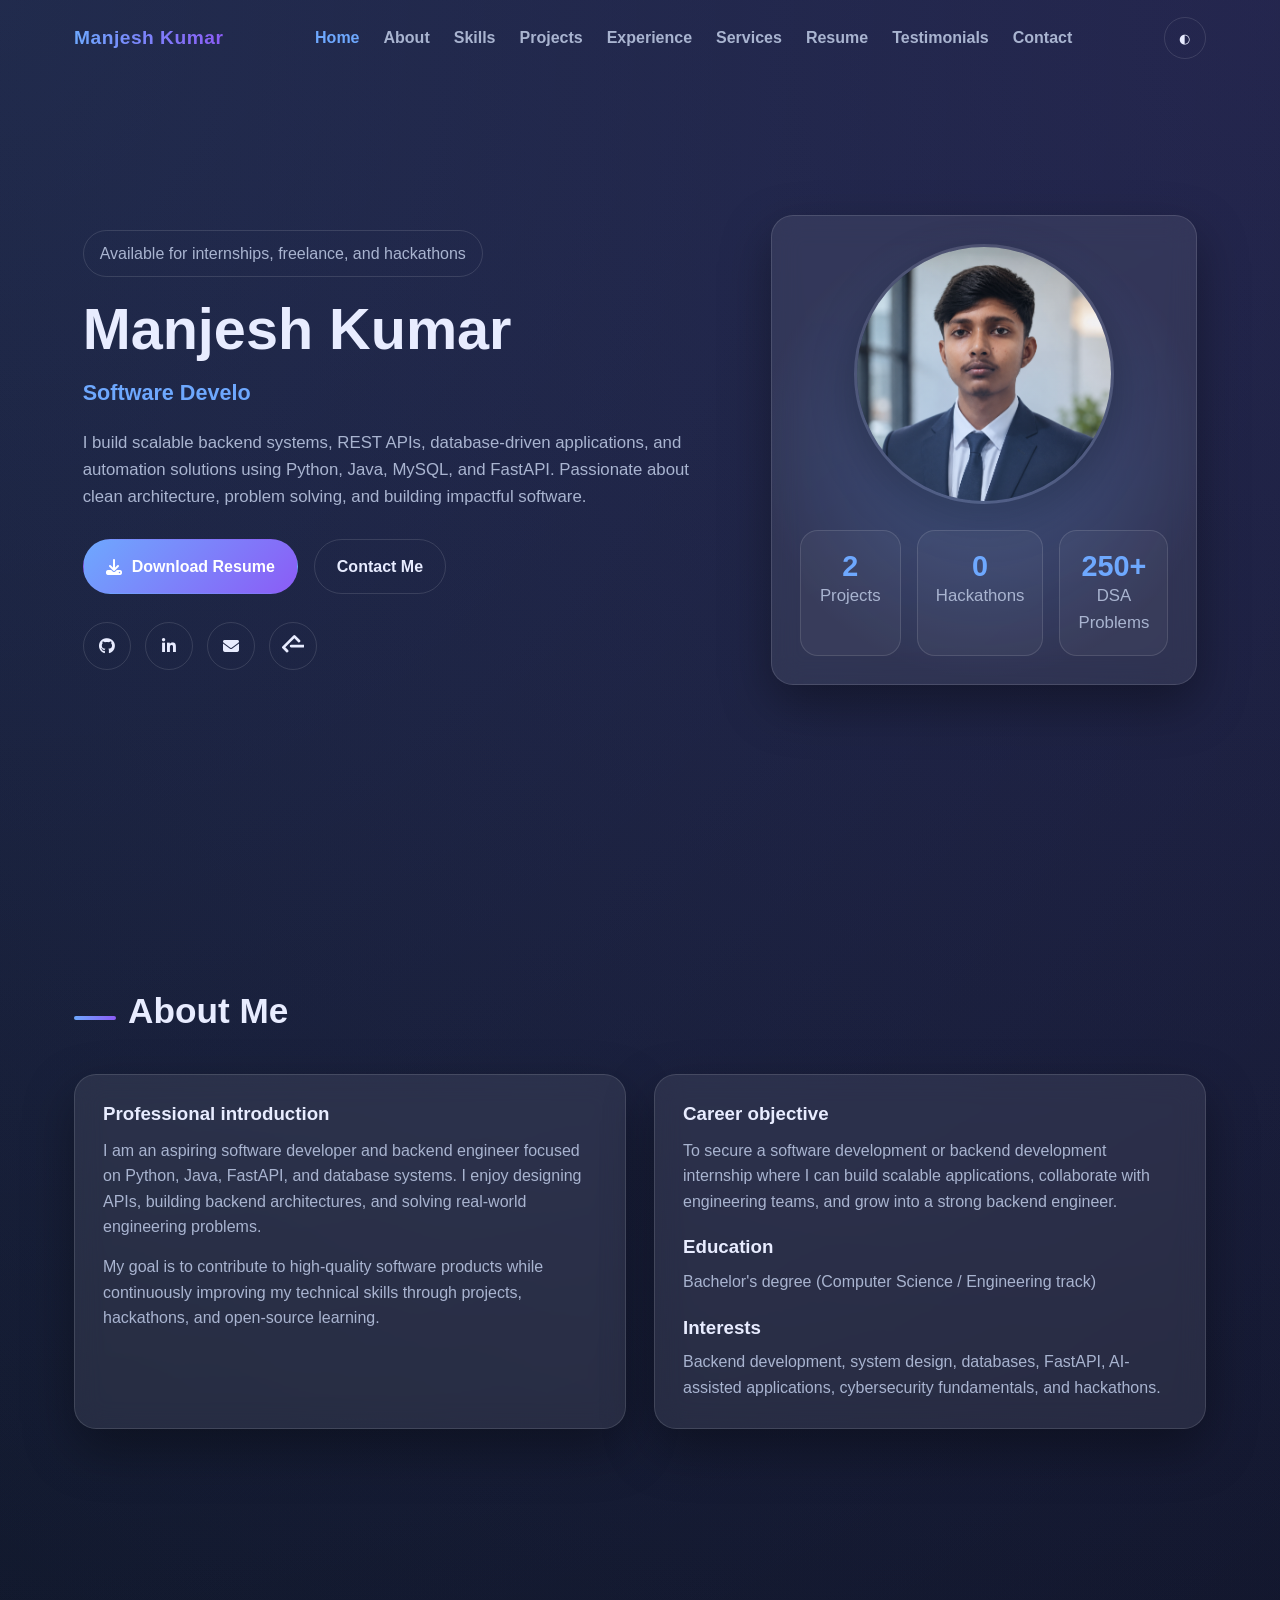
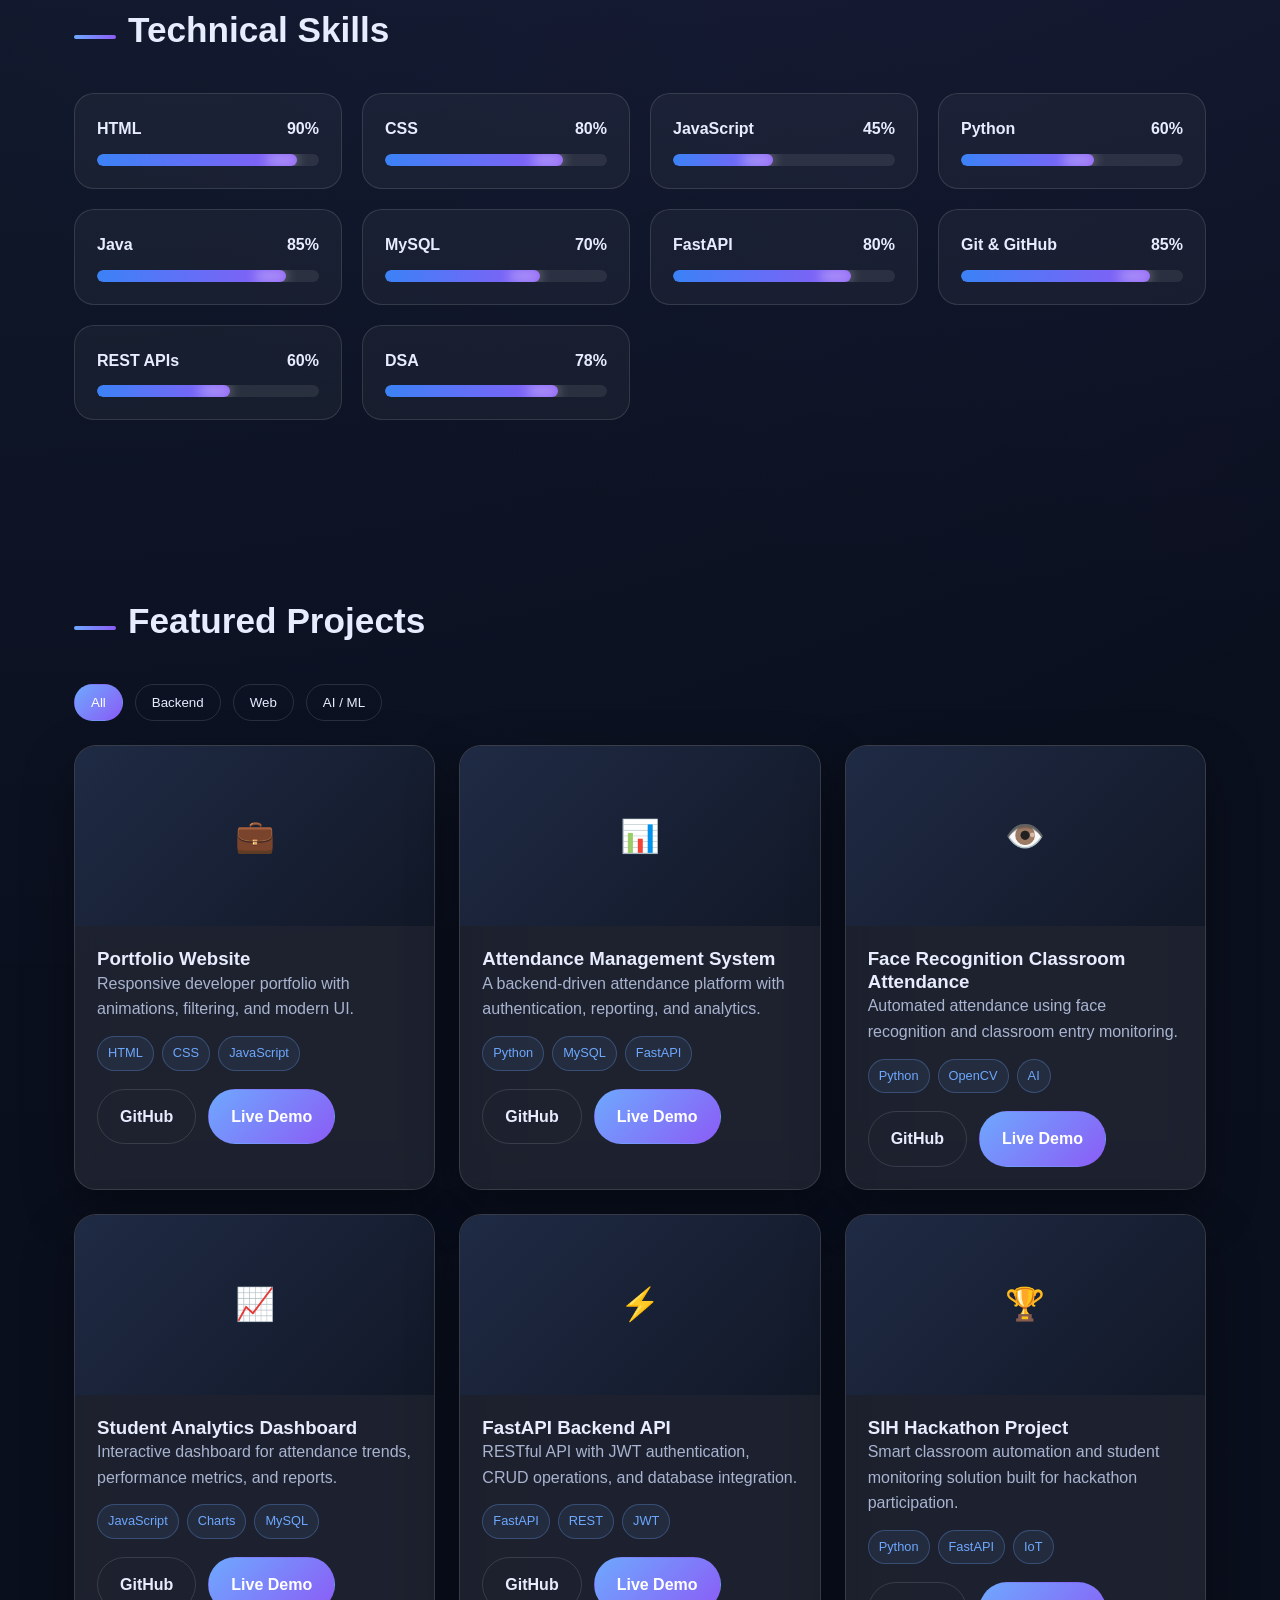
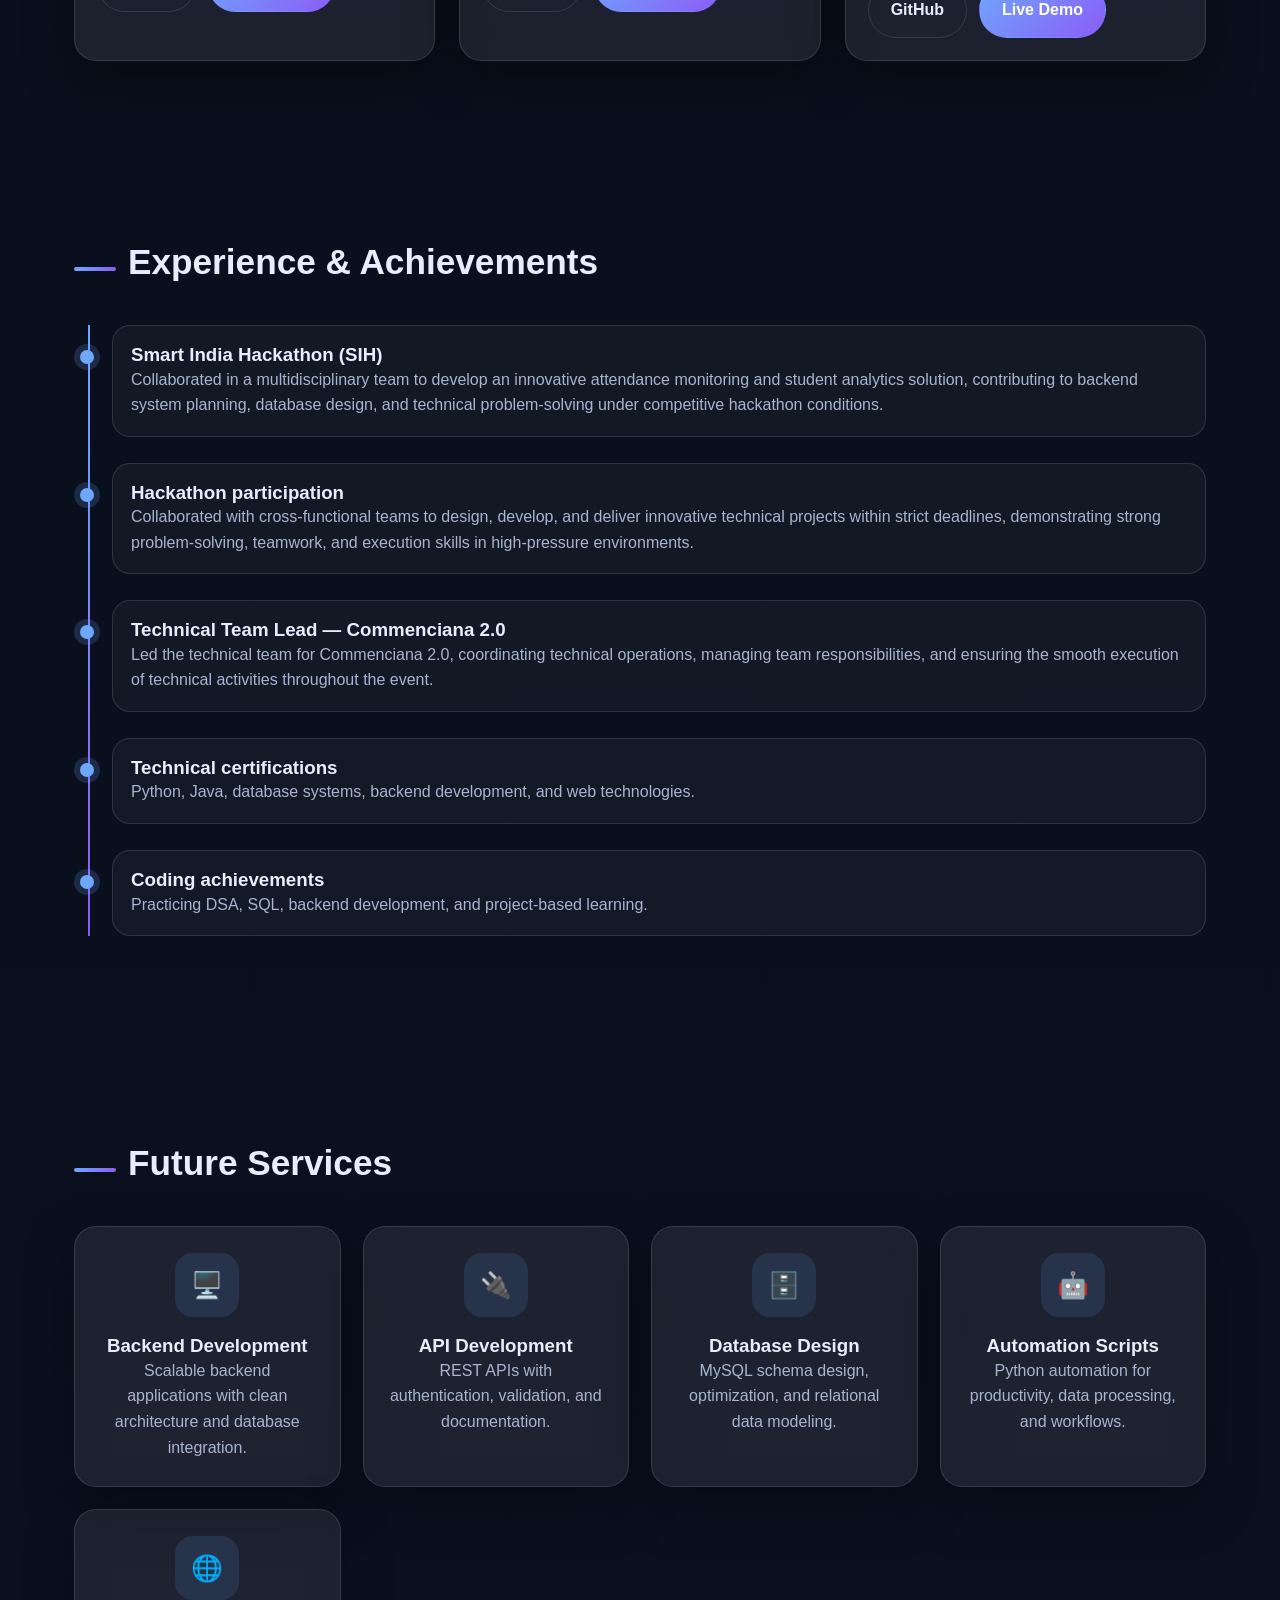
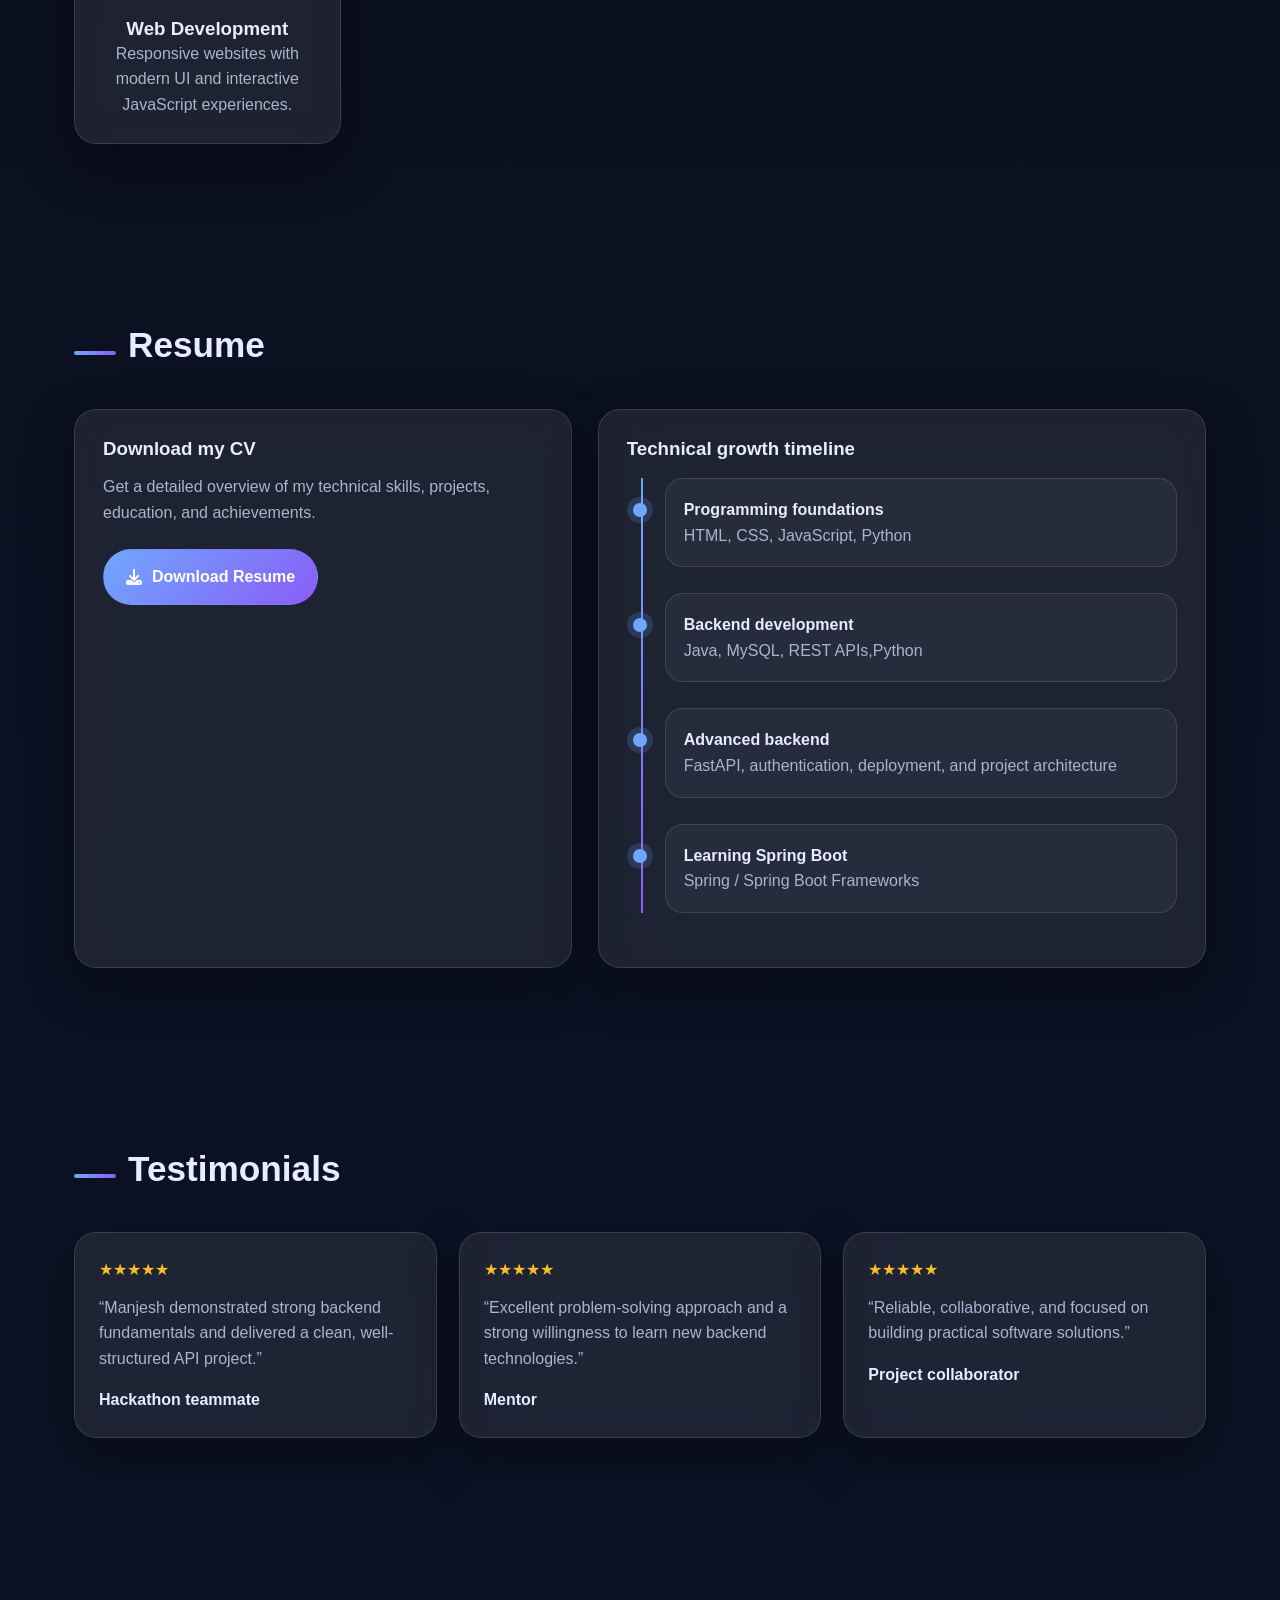
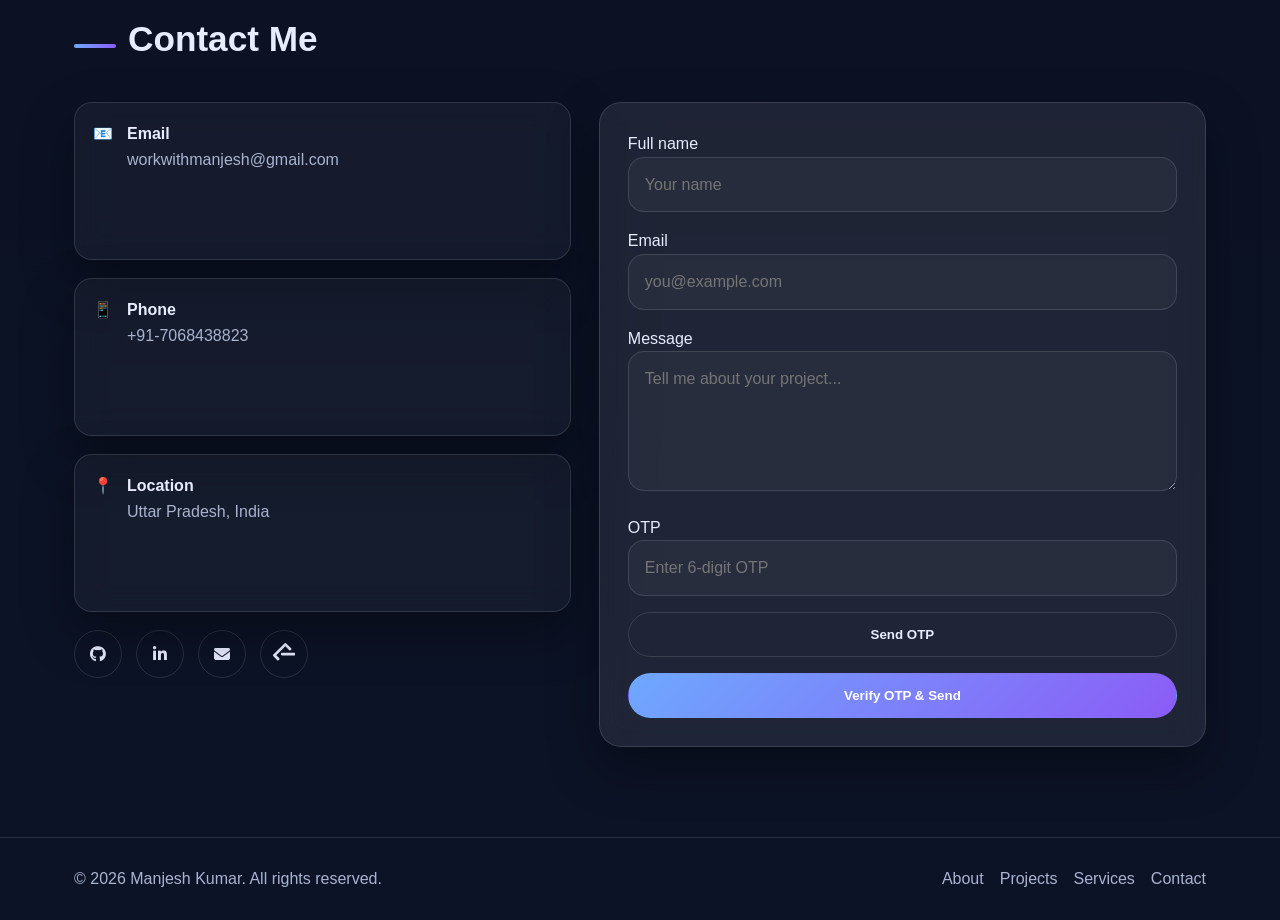
==== templates/index.html @ 85a654cf "relocate files and also change relative paths" ====
<!DOCTYPE html>
<html lang="en">
<head>
  <meta charset="UTF-8">
  <meta name="viewport" content="width=device-width, initial-scale=1.0">
  <title>Manjesh Kumar | Software Developer Portfolio</title>
  <meta name="description" content="Professional software developer and backend developer portfolio of Manjesh Kumar.">
  <meta name="keywords" content="Software Developer, Backend Developer, Python, Java, FastAPI, MySQL, Portfolio">
  <meta name="author" content="Manjesh Kumar">
  <link rel="stylesheet" href="https://cdnjs.cloudflare.com/ajax/libs/font-awesome/6.5.2/css/all.min.css">
  <link rel="icon" href="data:,">
  <link rel="stylesheet" href="/static/style.css">
</head>
<body>
  <div id="loader"><div class="spinner"></div></div>

  <header id="header">
    <div class="container">
      <nav>
        <div class="logo">Manjesh Kumar</div>
        <div class="nav-links" id="navLinks">
          <a href="#home" class="active">Home</a>
          <a href="#about">About</a>
          <a href="#skills">Skills</a>
          <a href="#projects">Projects</a>
          <a href="#experience">Experience</a>
          <a href="#services">Services</a>
          <a href="#resume">Resume</a>
          <a href="#testimonials">Testimonials</a>
          <a href="#contact">Contact</a>
        </div>
        <div class="nav-actions">
          <button class="icon-btn" id="themeToggle" aria-label="Toggle theme">◐</button>
          <button class="icon-btn menu-btn" id="menuBtn" aria-label="Menu">☰</button>
        </div>
      </nav>
    </div>
  </header>

  <section class="hero" id="home">
    <div class="container">
      <div class="hero-grid">
        <div>
          <div class="badge">Available for internships, freelance, and hackathons</div>
          <h1>Manjesh Kumar</h1>
          <div class="title"><span id="typing"></span></div>
          <p>
            I build scalable backend systems, REST APIs, database-driven applications,
            and automation solutions using Python, Java, MySQL, and FastAPI.
            Passionate about clean architecture, problem solving, and building impactful software.
          </p>
          <div class="hero-actions">
            <a href="/static/Manjesh_Kumar_CV.pdf" download class="btn btn-primary">
              <i class="fas fa-download"></i> Download Resume
            </a>
            <a href="#contact" class="btn btn-outline">Contact Me</a>
          </div>
          <div class="socials">
            <div class="socials">
              <a href="https://github.com/Manjesh-kumar-mk" target="_blank" aria-label="GitHub">
                <i class="fab fa-github"></i>
              </a>
              <a href="https://linkedin.com/in/your-profile" target="_blank" aria-label="LinkedIn">
                <i class="fab fa-linkedin-in"></i>
              </a>
              <a href="mailto:workwithmanjesh@gmail.com" aria-label="Email">
                <i class="fas fa-envelope"></i>
              </a>
              <a href="https://leetcode.com/u/Manjesh_kumar_mk/" target="_blank" aria-label="LeetCode">
                <svg xmlns="http://www.w3.org/2000/svg" width="22" height="22" viewBox="0 0 24 24" fill="currentColor">
                  <path d="M13.483 0a1.5 1.5 0 0 0-1.06.44L.44 12.423a1.5 1.5 0 0 0 0 2.12l4.017 4.017a1.5 1.5 0 1 0 2.121-2.12L3.621 13.483 13.483 3.62l3.956 3.956a1.5 1.5 0 1 0 2.121-2.12L14.543.44A1.5 1.5 0 0 0 13.483 0z"/>
                  <path d="M8.5 12a1.5 1.5 0 0 0 1.5 1.5H23a1.5 1.5 0 0 0 0-3H10A1.5 1.5 0 0 0 8.5 12z"/>
                </svg>
              </a>
            </div>
          </div>
        </div>
        <div class="profile-card glass">
          <div class="avatar">
            <img src="/static/images/manjesh.png" alt="MK">
          </div>
          <div class="stats">
            <div class="stat">
              <h3 class="counter" data-target="10">2</h3>
              <p>Projects</p>
            </div>
            <div class="stat">
              <h3 class="counter" data-target="5">0</h3>
              <p>Hackathons</p>
            </div>
            <div class="stat">
              <h3 class="counter" data-target="300">250+</h3>
              <p>DSA Problems</p>
            </div>
          </div>
        </div>
      </div>
    </div>
  </section>

  <section id="about" class="reveal">
    <div class="container">
      <div class="section-title"><span></span><h2>About Me</h2></div>
      <div class="about-grid">
        <div class="card glass">
          <h3>Professional introduction</h3>
          <p class="muted" style="margin-top:12px">
            I am an aspiring software developer and backend engineer focused on Python,
            Java, FastAPI, and database systems. I enjoy designing APIs, building backend
            architectures, and solving real-world engineering problems.
          </p>
          <p class="muted" style="margin-top:14px">
            My goal is to contribute to high-quality software products while continuously
            improving my technical skills through projects, hackathons, and open-source learning.
          </p>
        </div>
        <div class="card glass">
          <h3>Career objective</h3>
          <p class="muted" style="margin-top:12px">
            To secure a software development or backend development internship where I can
            build scalable applications, collaborate with engineering teams, and grow into
            a strong backend engineer.
          </p>
          <Divider/>
          <h3 style="margin-top:22px">Education</h3>
          <p class="muted" style="margin-top:10px">
            Bachelor&apos;s degree (Computer Science / Engineering track)
          </p>
          <h3 style="margin-top:22px">Interests</h3>
          <p class="muted" style="margin-top:10px">
            Backend development, system design, databases, FastAPI, AI-assisted applications,
            cybersecurity fundamentals, and hackathons.
          </p>
        </div>
      </div>
    </div>
  </section>

  <section id="skills" class="reveal">
    <div class="container">
      <div class="section-title"><span></span><h2>Technical Skills</h2></div>
      <div class="skills-grid">
        <div class="skill"><div class="skill-head"><span>HTML</span><span>90%</span></div><div class="progress"><span data-width="90%"></span></div></div>
        <div class="skill"><div class="skill-head"><span>CSS</span><span>80%</span></div><div class="progress"><span data-width="80%"></span></div></div>
        <div class="skill"><div class="skill-head"><span>JavaScript</span><span>45%</span></div><div class="progress"><span data-width="45%"></span></div></div>
        <div class="skill"><div class="skill-head"><span>Python</span><span>60%</span></div><div class="progress"><span data-width="60%"></span></div></div>
        <div class="skill"><div class="skill-head"><span>Java</span><span>85%</span></div><div class="progress"><span data-width="85%"></span></div></div>
        <div class="skill"><div class="skill-head"><span>MySQL</span><span>70%</span></div><div class="progress"><span data-width="70%"></span></div></div>
        <div class="skill"><div class="skill-head"><span>FastAPI</span><span>80%</span></div><div class="progress"><span data-width="80%"></span></div></div>
        <div class="skill"><div class="skill-head"><span>Git &amp; GitHub</span><span>85%</span></div><div class="progress"><span data-width="85%"></span></div></div>
        <div class="skill"><div class="skill-head"><span>REST APIs</span><span>60%</span></div><div class="progress"><span data-width="60%"></span></div></div>
        <div class="skill"><div class="skill-head"><span>DSA</span><span>78%</span></div><div class="progress"><span data-width="78%"></span></div></div>
      </div>
    </div>
  </section>

  <section id="projects" class="reveal">
    <div class="container">
      <div class="section-title"><span></span><h2>Featured Projects</h2></div>

      <div class="filter-bar">
        <button class="filter-btn active" data-filter="all">All</button>
        <button class="filter-btn" data-filter="backend">Backend</button>
        <button class="filter-btn" data-filter="web">Web</button>
        <button class="filter-btn" data-filter="ai">AI / ML</button>
      </div>

      <div class="projects-grid">

        <div class="project glass" data-category="web">
          <div class="project-image">💼</div>
          <div class="project-content">
            <h3>Portfolio Website</h3>
            <p class="muted">Responsive developer portfolio with animations, filtering, and modern UI.</p>
            <div class="tags"><span class="tag">HTML</span><span class="tag">CSS</span><span class="tag">JavaScript</span></div>
            <div class="project-actions"><a class="btn btn-outline" href="https://github.com/Manjesh-kumar-mk">GitHub</a><a class="btn btn-primary" href="https://manjesh-kumar-mk.github.io/portfolio/">Live Demo</a></div>
          </div>
        </div>

        <div class="project glass" data-category="backend">
          <div class="project-image">📊</div>
          <div class="project-content">
            <h3>Attendance Management System</h3>
            <p class="muted">A backend-driven attendance platform with authentication, reporting, and analytics.</p>
            <div class="tags"><span class="tag">Python</span><span class="tag">MySQL</span><span class="tag">FastAPI</span></div>
            <div class="project-actions"><a class="btn btn-outline" href="#">GitHub</a><a class="btn btn-primary" href="#">Live Demo</a></div>
          </div>
        </div>

        <div class="project glass" data-category="ai">
          <div class="project-image">👁️</div>
          <div class="project-content">
            <h3>Face Recognition Classroom Attendance</h3>
            <p class="muted">Automated attendance using face recognition and classroom entry monitoring.</p>
            <div class="tags"><span class="tag">Python</span><span class="tag">OpenCV</span><span class="tag">AI</span></div>
            <div class="project-actions"><a class="btn btn-outline" href="#">GitHub</a><a class="btn btn-primary" href="#">Live Demo</a></div>
          </div>
        </div>

        <div class="project glass" data-category="web">
          <div class="project-image">📈</div>
          <div class="project-content">
            <h3>Student Analytics Dashboard</h3>
            <p class="muted">Interactive dashboard for attendance trends, performance metrics, and reports.</p>
            <div class="tags"><span class="tag">JavaScript</span><span class="tag">Charts</span><span class="tag">MySQL</span></div>
            <div class="project-actions"><a class="btn btn-outline" href="#">GitHub</a><a class="btn btn-primary" href="#">Live Demo</a></div>
          </div>
        </div>

        <div class="project glass" data-category="backend">
          <div class="project-image">⚡</div>
          <div class="project-content">
            <h3>FastAPI Backend API</h3>
            <p class="muted">RESTful API with JWT authentication, CRUD operations, and database integration.</p>
            <div class="tags"><span class="tag">FastAPI</span><span class="tag">REST</span><span class="tag">JWT</span></div>
            <div class="project-actions"><a class="btn btn-outline" href="#">GitHub</a><a class="btn btn-primary" href="#">Live Demo</a></div>
          </div>
        </div>

        <div class="project glass" data-category="backend">
          <div class="project-image">🏆</div>
          <div class="project-content">
            <h3>SIH Hackathon Project</h3>
            <p class="muted">Smart classroom automation and student monitoring solution built for hackathon participation.</p>
            <div class="tags"><span class="tag">Python</span><span class="tag">FastAPI</span><span class="tag">IoT</span></div>
            <div class="project-actions"><a class="btn btn-outline" href="#">GitHub</a><a class="btn btn-primary" href="#">Live Demo</a></div>
          </div>
        </div>
      </div>
    </div>
  </section>

  <section id="experience" class="reveal">
    <div class="container">
      <div class="section-title"><span></span><h2>Experience &amp; Achievements</h2></div>
      <div class="timeline">
        <div class="timeline-item">
          <h3>Smart India Hackathon (SIH)</h3>
          <p class="muted">Collaborated in a multidisciplinary team to develop an innovative attendance monitoring and student analytics solution, contributing to backend system planning, database design, and technical problem-solving under competitive hackathon conditions.</p>
        </div>
        <div class="timeline-item">
          <h3>Hackathon participation</h3>
          <p class="muted">Collaborated with cross-functional teams to design, develop, and deliver innovative technical projects within strict deadlines, demonstrating strong problem-solving, teamwork, and execution skills in high-pressure environments.</p>
        </div>
        <div class="timeline-item">
          <h3>Technical Team Lead — Commenciana 2.0</h3>
          <p class="muted">Led the technical team for Commenciana 2.0, coordinating technical operations, managing team responsibilities, and ensuring the smooth execution of technical activities throughout the event.</p>
        </div>
        <div class="timeline-item">
          <h3>Technical certifications</h3>
          <p class="muted">Python, Java, database systems, backend development, and web technologies.</p>
        </div>
        <div class="timeline-item">
          <h3>Coding achievements</h3>
          <p class="muted">Practicing DSA, SQL, backend development, and project-based learning.</p>
        </div>
      </div>
    </div>
  </section>

  <section id="services" class="reveal">
    <div class="container">
      <div class="section-title"><span></span><h2>Future Services</h2></div>
      <div class="services-grid">
        <div class="service glass"><div class="icon">🖥️</div><h3>Backend Development</h3><p class="muted">Scalable backend applications with clean architecture and database integration.</p></div>
        <div class="service glass"><div class="icon">🔌</div><h3>API Development</h3><p class="muted">REST APIs with authentication, validation, and documentation.</p></div>
        <div class="service glass"><div class="icon">🗄️</div><h3>Database Design</h3><p class="muted">MySQL schema design, optimization, and relational data modeling.</p></div>
        <div class="service glass"><div class="icon">🤖</div><h3>Automation Scripts</h3><p class="muted">Python automation for productivity, data processing, and workflows.</p></div>
        <div class="service glass"><div class="icon">🌐</div><h3>Web Development</h3><p class="muted">Responsive websites with modern UI and interactive JavaScript experiences.</p></div>
      </div>
    </div>
  </section>

  <section id="resume" class="reveal">
    <div class="container">
      <div class="section-title"><span></span><h2>Resume</h2></div>
      <div class="resume-grid">
        <div class="card glass">
          <h3>Download my CV</h3>
          <p class="muted" style="margin:14px 0 24px">
            Get a detailed overview of my technical skills, projects, education, and achievements.
          </p>
          <a href="/static/Manjesh_Kumar_CV.pdf" download class="btn btn-primary">
            <i class="fas fa-download"></i> Download Resume
          </a>
        </div>
        <div class="card glass">
          <h3>Technical growth timeline</h3>
          <div class="timeline" style="margin-top:18px">
            <div class="timeline-item"><h4>Programming foundations</h4><p class="muted">HTML, CSS, JavaScript, Python</p></div>
            <div class="timeline-item"><h4>Backend development</h4><p class="muted">Java, MySQL, REST APIs,Python</p></div>
            <div class="timeline-item"><h4>Advanced backend</h4><p class="muted">FastAPI, authentication, deployment, and project architecture</p></div>
            <div class="timeline-item"><h4>Learning Spring Boot</h4><p class="muted">Spring / Spring Boot Frameworks</p></div>
          </div>
        </div>
      </div>
    </div>
  </section>

  <section id="testimonials" class="reveal">
    <div class="container">
      <div class="section-title"><span></span><h2>Testimonials</h2></div>
      <div class="testimonials">
        <div class="testimonial glass">
          <div class="stars">★★★★★</div>
          <p class="muted">“Manjesh demonstrated strong backend fundamentals and delivered a clean, well-structured API project.”</p>
          <h4 style="margin-top:16px">Hackathon teammate</h4>
        </div>
        <div class="testimonial glass">
          <div class="stars">★★★★★</div>
          <p class="muted">“Excellent problem-solving approach and a strong willingness to learn new backend technologies.”</p>
          <h4 style="margin-top:16px">Mentor</h4>
        </div>
        <div class="testimonial glass">
          <div class="stars">★★★★★</div>
          <p class="muted">“Reliable, collaborative, and focused on building practical software solutions.”</p>
          <h4 style="margin-top:16px">Project collaborator</h4>
        </div>
      </div>
    </div>
  </section>

  <section id="contact" class="reveal">
    <div class="container">
      <div class="section-title"><span></span><h2>Contact Me</h2></div>
      <div class="contact-grid">
        <div class="contact-info">
          <div class="info glass"><div>📧</div><div><h4>Email</h4><p class="muted">workwithmanjesh@gmail.com</p></div></div>
          <div class="info glass"><div>📱</div><div><h4>Phone</h4><p class="muted">+91-7068438823</p></div></div>
          <div class="info glass"><div>📍</div><div><h4>Location</h4><p class="muted">Uttar Pradesh, India</p></div></div>
          <div class="socials">
            <div class="socials">
              <a href="https://github.com/Manjesh-kumar-mk" target="_blank" aria-label="GitHub">
                <i class="fab fa-github"></i>
              </a>
              <a href="https://www.linkedin.com/in/manjesh-kumar-208190381/" target="_blank" aria-label="LinkedIn">
                <i class="fab fa-linkedin-in"></i>
              </a>
              <a href="mailto:workwithmanjesh@gmail.com" aria-label="Email">
                <i class="fas fa-envelope"></i>
              </a>
              <a href="https://leetcode.com/u/Manjesh_kumar_mk/" target="_blank" aria-label="LeetCode">
                <svg xmlns="http://www.w3.org/2000/svg" width="22" height="22" viewBox="0 0 24 24" fill="currentColor">
                  <path d="M13.483 0a1.5 1.5 0 0 0-1.06.44L.44 12.423a1.5 1.5 0 0 0 0 2.12l4.017 4.017a1.5 1.5 0 1 0 2.121-2.12L3.621 13.483 13.483 3.62l3.956 3.956a1.5 1.5 0 1 0 2.121-2.12L14.543.44A1.5 1.5 0 0 0 13.483 0z"/>
                  <path d="M8.5 12a1.5 1.5 0 0 0 1.5 1.5H23a1.5 1.5 0 0 0 0-3H10A1.5 1.5 0 0 0 8.5 12z"/>
                </svg>
              </a>
            </div>
          </div>
        </div>

        <div class="card glass">
          <form id="contactForm">
            <div>
              <label for="name">Full name</label>
              <input id="name" name="name" type="text" placeholder="Your name" required>
            </div>
          
            <div>
              <label for="email">Email</label>
              <input id="email" name="email" type="email" placeholder="you@example.com" required>
            </div>
          
            <div>
              <label for="message">Message</label>
              <textarea id="message" name="message" placeholder="Tell me about your project..." required></textarea>
            </div>
          
            <div>
              <label for="otp">OTP</label>
              <input id="otp" name="otp" type="text" placeholder="Enter 6-digit OTP" maxlength="6" required>
            </div>
          
            <button type="button" id="sendOtpBtn" class="btn btn-outline">
              Send OTP
            </button>
          
            <button type="submit" class="btn btn-primary">
              Verify OTP & Send
            </button>
          </form>

        </div>
      </div>
    </div>
  </section>

  <footer>
    <div class="container footer-grid">
      <p>© 2026 Manjesh Kumar. All rights reserved.</p>
      <div class="quick-links">
        <a href="#about">About</a>
        <a href="#projects">Projects</a>
        <a href="#services">Services</a>
        <a href="#contact">Contact</a>
      </div>
    </div>
  </footer>

  <button id="backToTop" aria-label="Back to top">↑</button>

  <div id="popup" class="popup hidden" role="dialog" aria-modal="true" aria-labelledby="popupMessage">
    <div class="popup-content">
      <p id="popupMessage"></p>
      <button id="popupClose" type="button">OK</button>
    </div>
  </div>
  <script src="/static/script.js"></script>
</body>
</html>
---- static/style.css ----
:root{
      --bg:#0b1020;
      --bg2:#111831;
      --card:rgba(255,255,255,.08);
      --text:#e8ecff;
      --muted:#a9b4d0;
      --accent:#6ea8fe;
      --accent2:#8b5cf6;
      --border:rgba(255,255,255,.12);
      --shadow:0 20px 50px rgba(0,0,0,.35);
      --radius:22px;
      --container:1180px;
    }
    *{margin:0;padding:0;box-sizing:border-box}
    html{scroll-behavior:smooth}
    body{
      font-family:Inter,Segoe UI,Arial,sans-serif;
      color:var(--text);
      background:
        radial-gradient(circle at top left, rgba(110,168,254,.15), transparent 35%),
        radial-gradient(circle at top right, rgba(139,92,246,.15), transparent 30%),
        linear-gradient(180deg,var(--bg),#0a0f1d 50%,#0c1326);
      line-height:1.6;
      overflow-x:hidden;
    }
    body.light{
      --bg:#f5f8ff;
      --bg2:#eef3ff;
      --card:rgba(255,255,255,.75);
      --text:#111827;
      --muted:#4b5563;
      --border:rgba(17,24,39,.08);
      background:linear-gradient(180deg,#f8fbff,#eef4ff);
    }
    .container{max-width:var(--container);margin:auto;padding:0 24px}
    section{padding:90px 0}
    h1,h2,h3{line-height:1.2}
    h2{font-size:2.2rem;margin-bottom:14px}
    .section-title{display:flex;align-items:center;gap:12px;margin-bottom:28px}
    .section-title span{width:42px;height:4px;border-radius:999px;background:linear-gradient(90deg,var(--accent),var(--accent2))}
    .muted{color:var(--muted)}
    .glass{
      background:var(--card);
      border:1px solid var(--border);
      backdrop-filter:blur(14px);
      -webkit-backdrop-filter:blur(14px);
      border-radius:var(--radius);
      box-shadow:var(--shadow);
    }
    .btn{
      display:inline-flex;align-items:center;justify-content:center;
      gap:10px;padding:14px 22px;border-radius:999px;
      text-decoration:none;font-weight:700;
      transition:.3s ease;
      border:1px solid transparent;
      cursor:pointer;
    }
    .btn-primary{background:linear-gradient(135deg,var(--accent),var(--accent2));color:white}
    .btn-primary:hover{transform:translateY(-3px);box-shadow:0 16px 40px rgba(110,168,254,.35)}
    .btn-outline{border-color:var(--border);color:var(--text);background:transparent}
    .btn-outline:hover{border-color:var(--accent);color:var(--accent)}
    header{
      position:fixed;top:0;left:0;width:100%;
      z-index:1000;
      transition:.3s;
    }
    header.scrolled{
      background:rgba(10,15,29,.75);
      backdrop-filter:blur(16px);
      border-bottom:1px solid var(--border);
    }
    body.light header.scrolled{background:rgba(255,255,255,.8)}
    nav{
      height:76px;
      display:flex;align-items:center;justify-content:space-between;
    }
    .logo{
      font-weight:800;font-size:1.2rem;
      letter-spacing:.5px;
      background:linear-gradient(90deg,var(--accent),var(--accent2));
      -webkit-background-clip:text;
      color:transparent;
    }
    .nav-links{display:flex;gap:24px;align-items:center}
    .nav-links a{
      color:var(--muted);text-decoration:none;font-weight:600;
      transition:.25s;
    }
    .nav-links a:hover,.nav-links a.active{color:var(--accent)}
    .nav-actions{display:flex;gap:12px;align-items:center}
    .icon-btn{
      width:42px;height:42px;border-radius:50%;
      display:grid;place-items:center;
      border:1px solid var(--border);
      background:transparent;color:var(--text);
      cursor:pointer;
      transition:.25s;
    }
    .icon-btn:hover{border-color:var(--accent);color:var(--accent)}
    .menu-btn{display:none}
    .hero{
      min-height:100vh;
      display:flex;align-items:center;
      padding-top:90px;
    }
    .hero-grid{
      display:grid;
      grid-template-columns:1.2fr .8fr;
      gap:48px;
      align-items:center;
    }
    .badge{
      display:inline-flex;align-items:center;gap:10px;
      padding:10px 16px;border-radius:999px;
      border:1px solid var(--border);
      color:var(--muted);
      margin-bottom:18px;
    }
    .hero h1{font-size:3.6rem;margin-bottom:12px}
    .hero .title{
      font-size:1.35rem;
      color:var(--accent);
      min-height:36px;
      margin-bottom:18px;
      font-weight:700;
    }
    .hero p{font-size:1.05rem;color:var(--muted);max-width:640px}
    .hero-actions{display:flex;gap:16px;flex-wrap:wrap;margin:28px 0}
    .socials{display:flex;gap:14px}
    .socials a{
      width:48px;height:48px;border-radius:50%;
      display:grid;place-items:center;
      border:1px solid var(--border);
      color:var(--text);text-decoration:none;
      transition:.25s;
    }
    .socials a:hover{
      transform:translateY(-3px);
      border-color:var(--accent);
      color:var(--accent);
    }
    .profile-card{
      padding:28px;
      position:relative;
      overflow:hidden;
    }
    .profile-card::before{
      content:"";
      position:absolute;
      inset:-30%;
      background:radial-gradient(circle, rgba(110,168,254,.25), transparent 45%);
      animation:float 7s ease-in-out infinite;
    }
    .avatar{
      width:260px;
      height:260px;
      border-radius:50%;
      margin:auto;
      overflow:hidden;
      border:3px solid rgba(255,255,255,.12);
      box-shadow:0 15px 40px rgba(0,0,0,.35);
    }

    .avatar img{
      width:100%;
      height:100%;
      object-fit:cover;
      object-position: center 5%;
      display:block;
    }
    .stats{
      display:grid;
      grid-template-columns:repeat(3,1fr);
      gap:16px;
      margin-top:26px;
      position:relative;
      z-index:1;
    }
    .stat{
      padding:18px;
      text-align:center;
      border-radius:18px;
      border:1px solid var(--border);
      background:rgba(255,255,255,.04);
    }
    .stat h3{font-size:1.8rem;color:var(--accent)}
    .about-grid{
      display:grid;
      grid-template-columns:1fr 1fr;
      gap:28px;
    }
    .card{padding:28px}
    .skills-grid{
      display:grid;
      grid-template-columns:repeat(auto-fit,minmax(240px,1fr));
      gap:20px;
    }
    .skill{
      padding:22px;
      border-radius:20px;
      border:1px solid var(--border);
      background:rgba(255,255,255,.04);
    }
    .skill-head{
      display:flex;
      justify-content:space-between;
      margin-bottom:12px;
      font-weight:700;
    }
    .progress{
      width:100%;
      height:12px;
      background:rgba(255,255,255,0.08);
      border-radius:50px;
      overflow:hidden;
      position:relative;
    }

    .progress span{
      display:block;
      height:100%;
      width:0;
      border-radius:50px;
      background:linear-gradient(90deg,#3b82f6,#8b5cf6);
      position:relative;
      transition:width 1.5s ease-in-out;
    }

    .progress span::after{
      content:"";
      position:absolute;
      top:0;
      right:0;
      width:30px;
      height:100%;
      background:rgba(255,255,255,0.35);
      filter:blur(6px);
    }
    .filter-bar{
      display:flex;
      gap:12px;
      flex-wrap:wrap;
      margin-bottom:24px;
    }
    .filter-btn{
      padding:10px 16px;
      border-radius:999px;
      border:1px solid var(--border);
      background:transparent;
      color:var(--text);
      cursor:pointer;
      transition:.25s;
    }
    .filter-btn.active,.filter-btn:hover{
      background:linear-gradient(135deg,var(--accent),var(--accent2));
      border-color:transparent;
      color:white;
    }
    .projects-grid{
      display:grid;
      grid-template-columns:repeat(auto-fit,minmax(300px,1fr));
      gap:24px;
    }
    .project{
      overflow:hidden;
      transition:.35s;
    }
    .project:hover{
      transform:translateY(-8px);
    }
    .project-image{
      height:180px;
      background:linear-gradient(135deg,#1f2a44,#111827);
      display:grid;place-items:center;
      color:var(--accent);
      font-size:2rem;
    }
    .project-content{padding:22px}
    .tags{
      display:flex;
      flex-wrap:wrap;
      gap:8px;
      margin:14px 0 18px;
    }
    .tag{
      padding:6px 10px;
      border-radius:999px;
      font-size:.8rem;
      color:var(--accent);
      border:1px solid rgba(110,168,254,.28);
      background:rgba(110,168,254,.08);
    }
    .project-actions{
      display:flex;
      gap:12px;
      flex-wrap:wrap;
    }
    .timeline{
      position:relative;
      margin-left:14px;
      padding-left:24px;
    }
    .timeline::before{
      content:"";
      position:absolute;
      left:0;
      top:0;
      bottom:0;
      width:2px;
      background:linear-gradient(var(--accent),var(--accent2));
    }
    .timeline-item{
      position:relative;
      margin-bottom:26px;
      padding:18px;
      border-radius:18px;
      border:1px solid var(--border);
      background:rgba(255,255,255,.04);
    }
    .timeline-item::before{
      content:"";
      position:absolute;
      left:-33px;
      top:24px;
      width:14px;height:14px;
      border-radius:50%;
      background:var(--accent);
      box-shadow:0 0 0 6px rgba(110,168,254,.18);
    }
    .services-grid{
      display:grid;
      grid-template-columns:repeat(auto-fit,minmax(240px,1fr));
      gap:22px;
    }
    .service{
      padding:26px;
      text-align:center;
      transition:.3s;
    }
    .service:hover{
      transform:translateY(-6px);
    }
    .service .icon{
      width:64px;height:64px;
      margin:0 auto 18px;
      border-radius:18px;
      display:grid;place-items:center;
      background:rgba(110,168,254,.12);
      color:var(--accent);
      font-size:1.6rem;
    }
    .resume-grid{
      display:grid;
      grid-template-columns:.9fr 1.1fr;
      gap:26px;
    }
    .testimonials{
      display:grid;
      grid-template-columns:repeat(auto-fit,minmax(280px,1fr));
      gap:22px;
    }
    .testimonial{
      padding:24px;
    }
    .stars{color:#fbbf24;margin-bottom:12px}
    .contact-grid{
      display:grid;
      grid-template-columns:.9fr 1.1fr;
      gap:28px;
    }
    .contact-info{
      display:grid;
      gap:18px;
    }
    .info{
      display:flex;
      gap:14px;
      align-items:flex-start;
      padding:18px;
      border-radius:18px;
      border:1px solid var(--border);
      background:rgba(255,255,255,.04);
    }
    form{
      display:grid;
      gap:16px;
    }
    input,textarea{
      width:100%;
      padding:14px 16px;
      border-radius:16px;
      border:1px solid var(--border);
      background:rgba(255,255,255,.04);
      color:var(--text);
      font:inherit;
    }
    textarea{min-height:140px;resize:vertical}
    .error{
      color:#f87171;
      font-size:.9rem;
      display:none;
    }
    footer{
      padding:28px 0;
      border-top:1px solid var(--border);
      color:var(--muted);
    }
    .footer-grid{
      display:flex;
      justify-content:space-between;
      gap:16px;
      align-items:center;
      flex-wrap:wrap;
    }
    .quick-links{
      display:flex;
      gap:16px;
      flex-wrap:wrap;
    }
    .quick-links a{
      color:var(--muted);
      text-decoration:none;
    }
    .quick-links a:hover{color:var(--accent)}
    #backToTop{
      position:fixed;
      right:22px;
      bottom:22px;
      width:48px;height:48px;
      border-radius:50%;
      display:grid;place-items:center;
      background:linear-gradient(135deg,var(--accent),var(--accent2));
      color:white;
      border:none;
      cursor:pointer;
      opacity:0;
      visibility:hidden;
      transition:.3s;
      z-index:999;
    }
    #backToTop.show{
      opacity:1;
      visibility:visible;
    }
    .reveal{
      opacity:0;
      transform:translateY(24px);
      transition:.8s ease;
    }
    .reveal.show{
      opacity:1;
      transform:none;
    }
    #loader{
      position:fixed;
      inset:0;
      background:#08101f;
      display:grid;
      place-items:center;
      z-index:2000;
      transition:.6s;
    }
    .spinner{
      width:58px;height:58px;
      border:4px solid rgba(255,255,255,.12);
      border-top-color:var(--accent);
      border-radius:50%;
      animation:spin 1s linear infinite;
    }

    .popup {
      position: fixed;
      inset: 0;
      background: rgba(0,0,0,0.5);
      display: flex;
      align-items: center;
      justify-content: center;
      z-index: 9999;
    }
    
    .popup.hidden {
      display: none;
    }
    
    .popup-content {
      background: #1f2937;
      color: white;
      padding: 24px;
      border-radius: 12px;
      width: 320px;
      text-align: center;
      box-shadow: 0 10px 30px rgba(0,0,0,0.3);
    }
    
    .popup-content button {
      margin-top: 18px;
      padding: 10px 18px;
      border: none;
      border-radius: 8px;
      background: #2563eb;
      color: white;
      cursor: pointer;
    }
    
    .popup-content button:hover {
      background: #1d4ed8;
    }

    @keyframes spin{
      to{transform:rotate(360deg)}
    }
    @keyframes float{
      0%,100%{transform:translateY(0)}
      50%{transform:translateY(-12px)}
    }
    @media(max-width:960px){
      .hero-grid,.about-grid,.resume-grid,.contact-grid{
        grid-template-columns:1fr;
      }
      .hero h1{font-size:2.8rem}
      .menu-btn{display:grid}
      .nav-links{
        position:absolute;
        top:76px;
        left:0;
        right:0;
        background:rgba(10,15,29,.96);
        backdrop-filter:blur(16px);
        flex-direction:column;
        padding:22px;
        border-bottom:1px solid var(--border);
        display:none;
      }
      body.light .nav-links{background:rgba(255,255,255,.96)}
      .nav-links.open{display:flex}
    }
    @media(max-width:560px){
      .hero h1{font-size:2.3rem}
      .stats{grid-template-columns:1fr}
      section{padding:72px 0}
      .hero-actions{flex-direction:column}
      .btn{width:100%}
    }
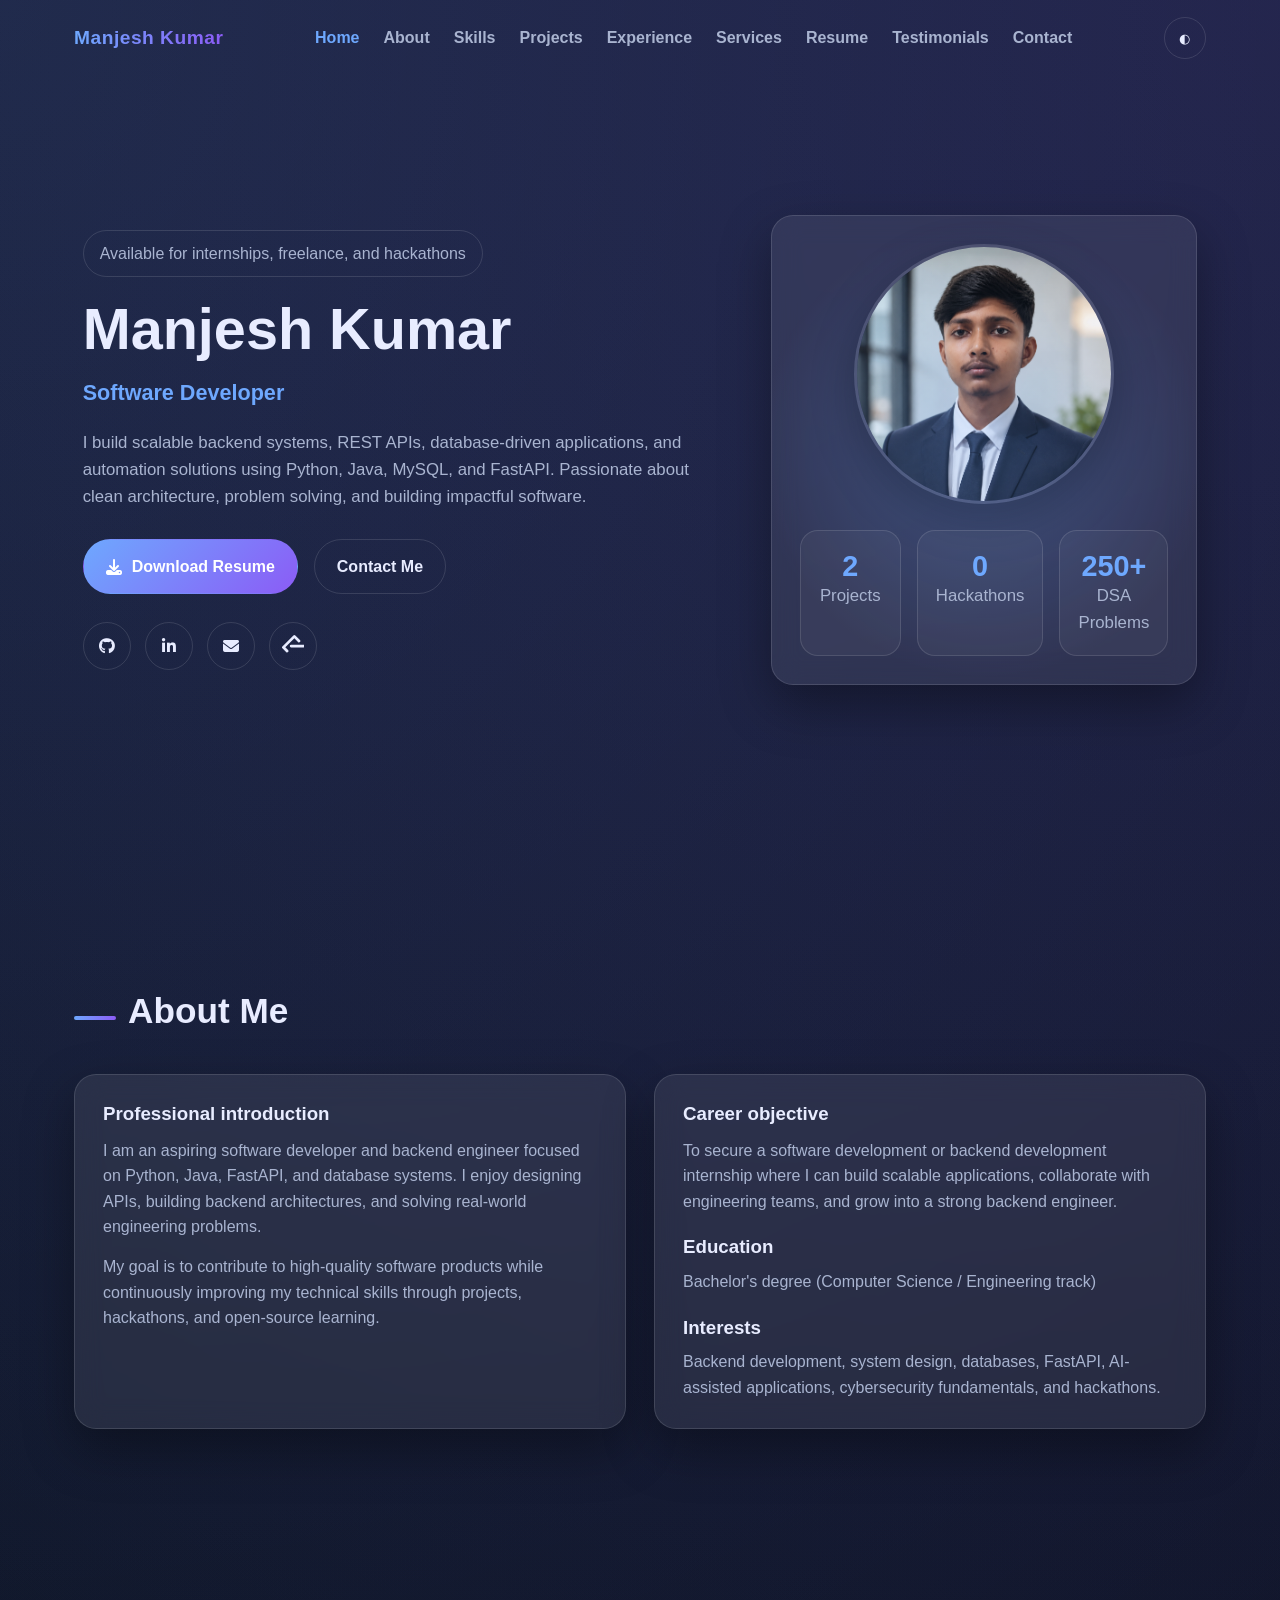
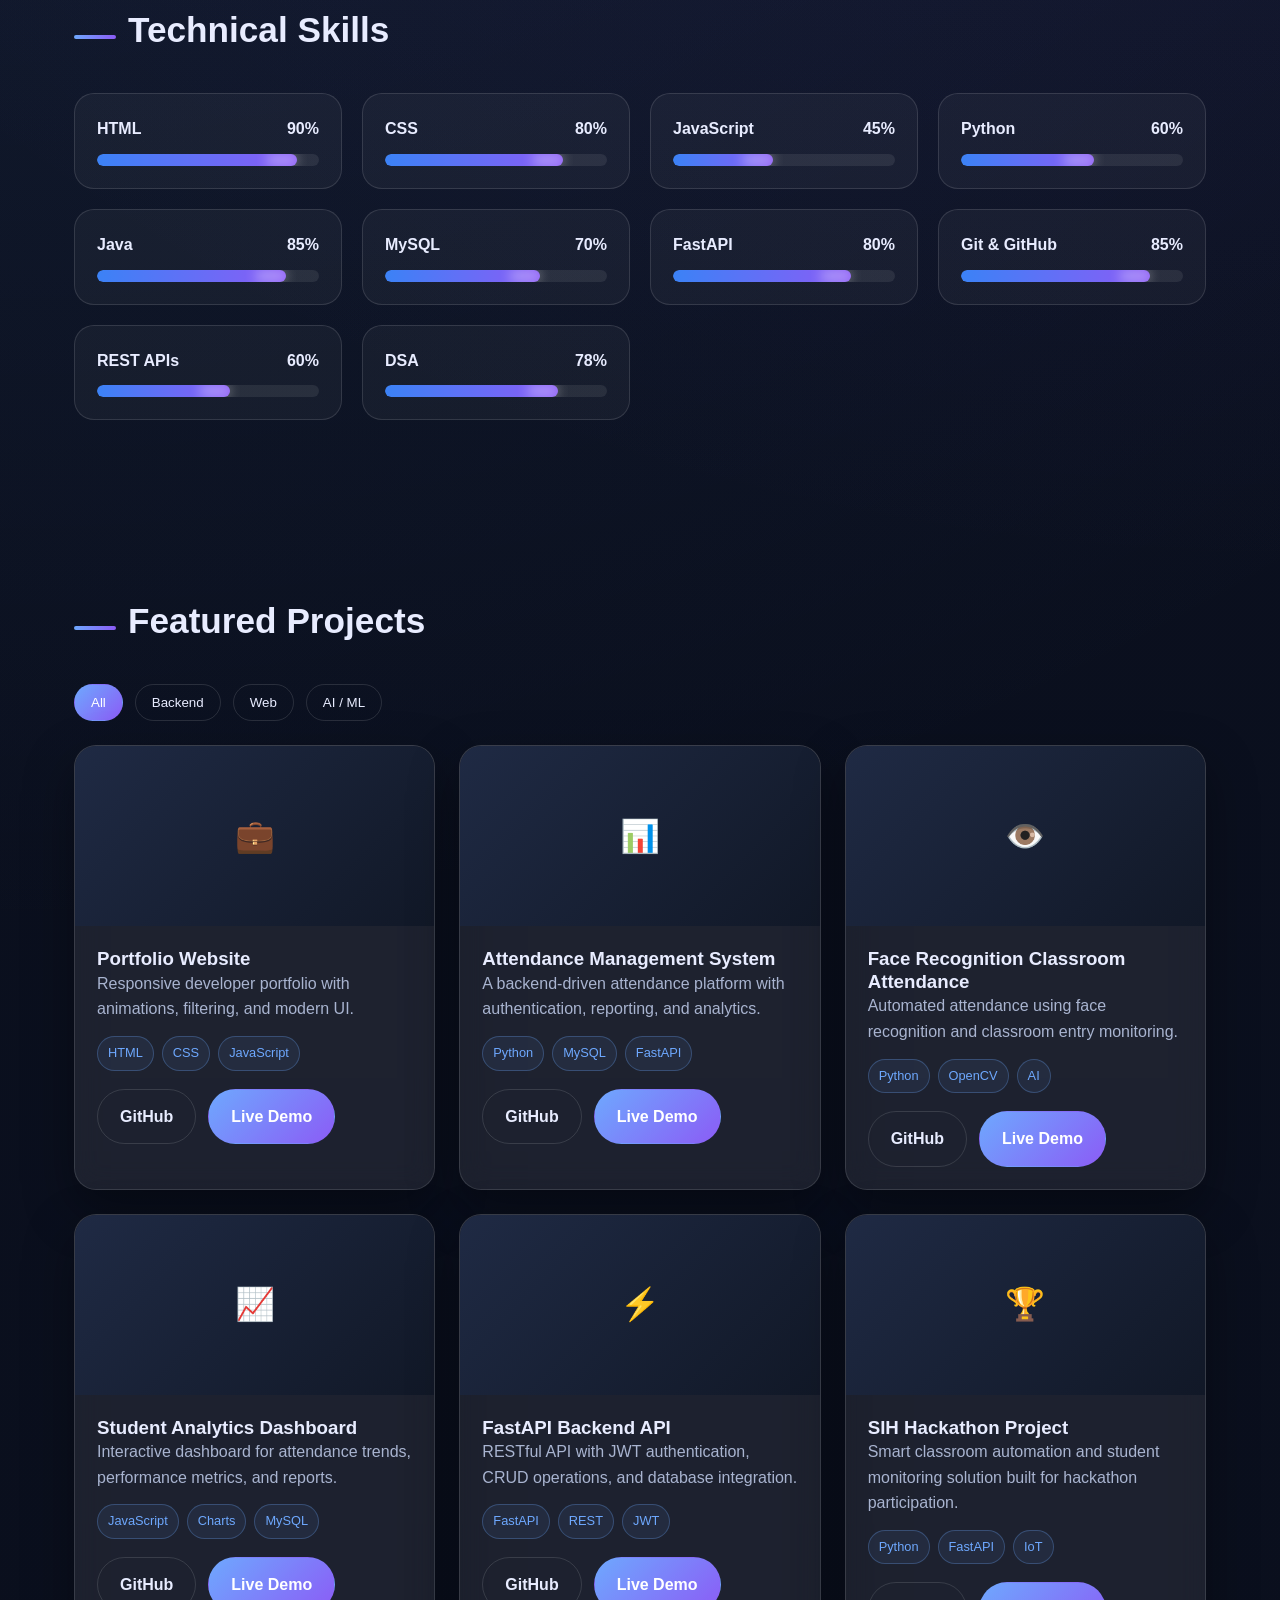
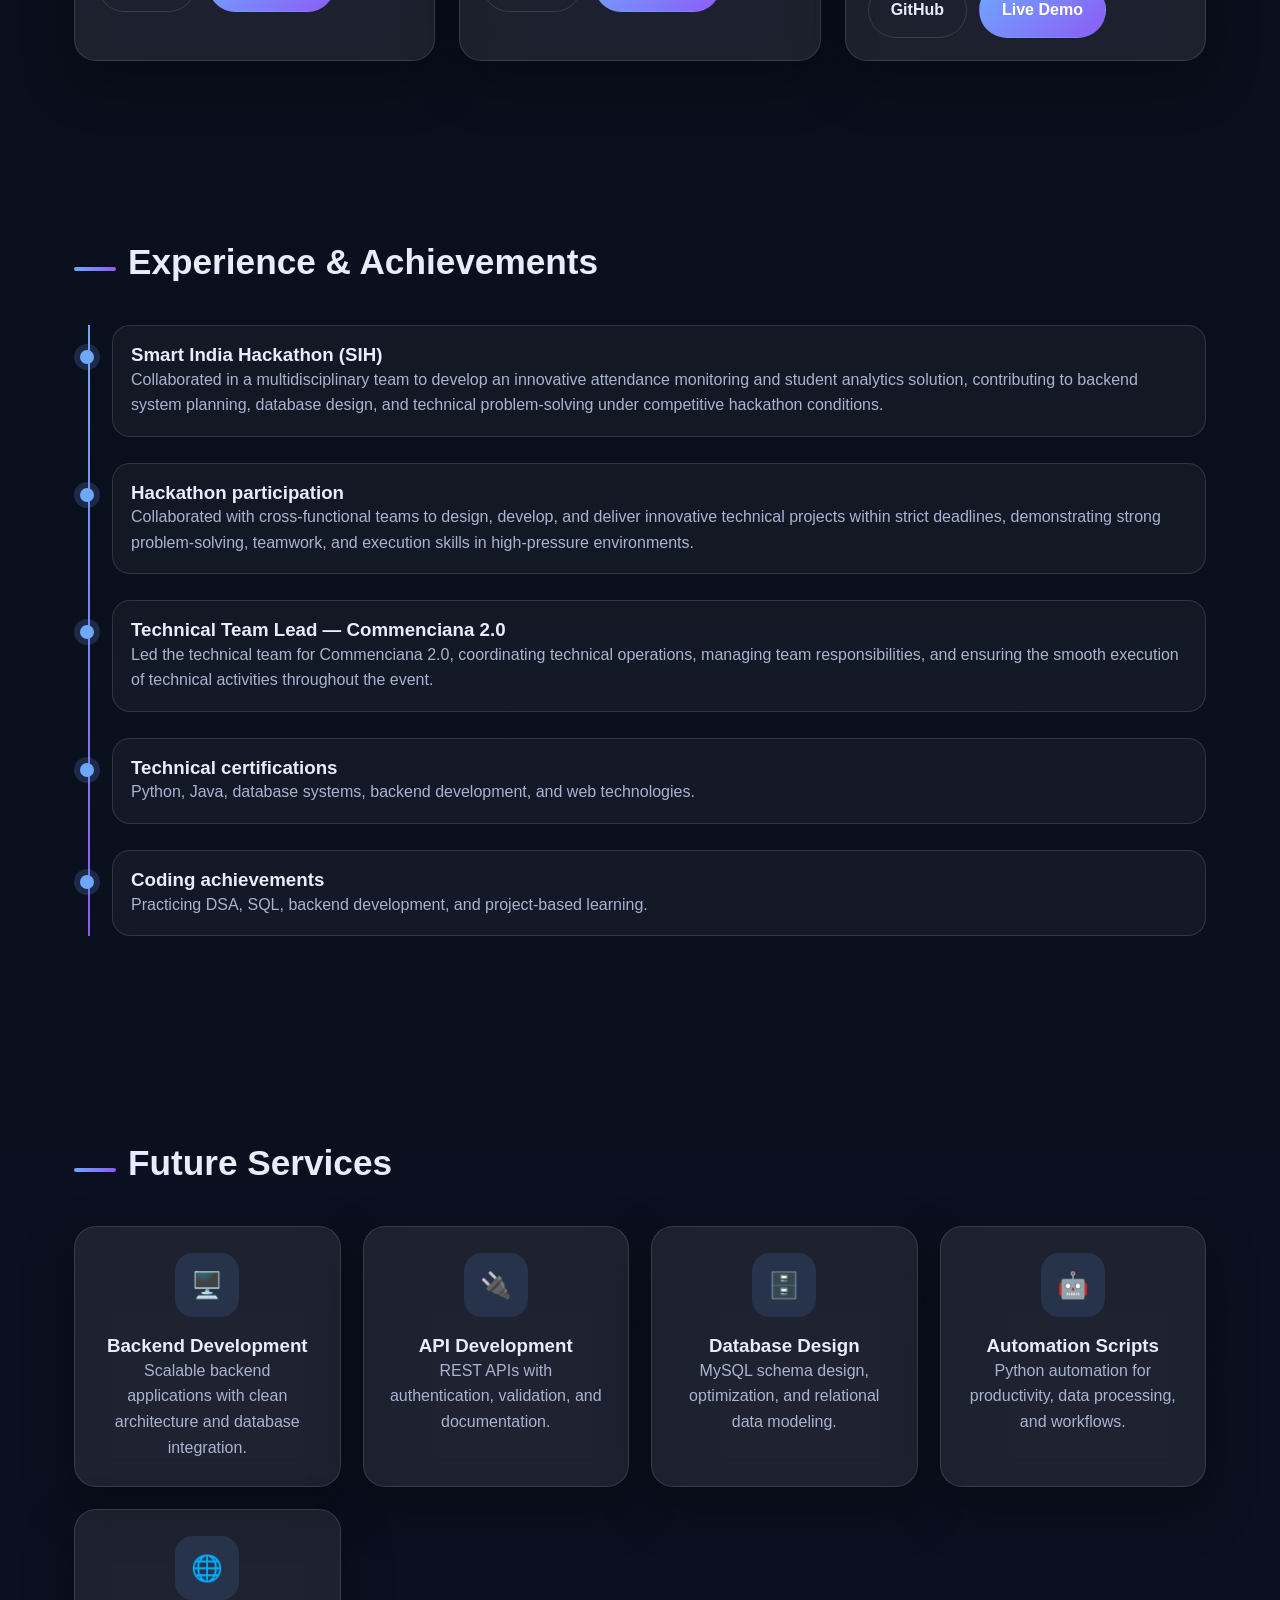
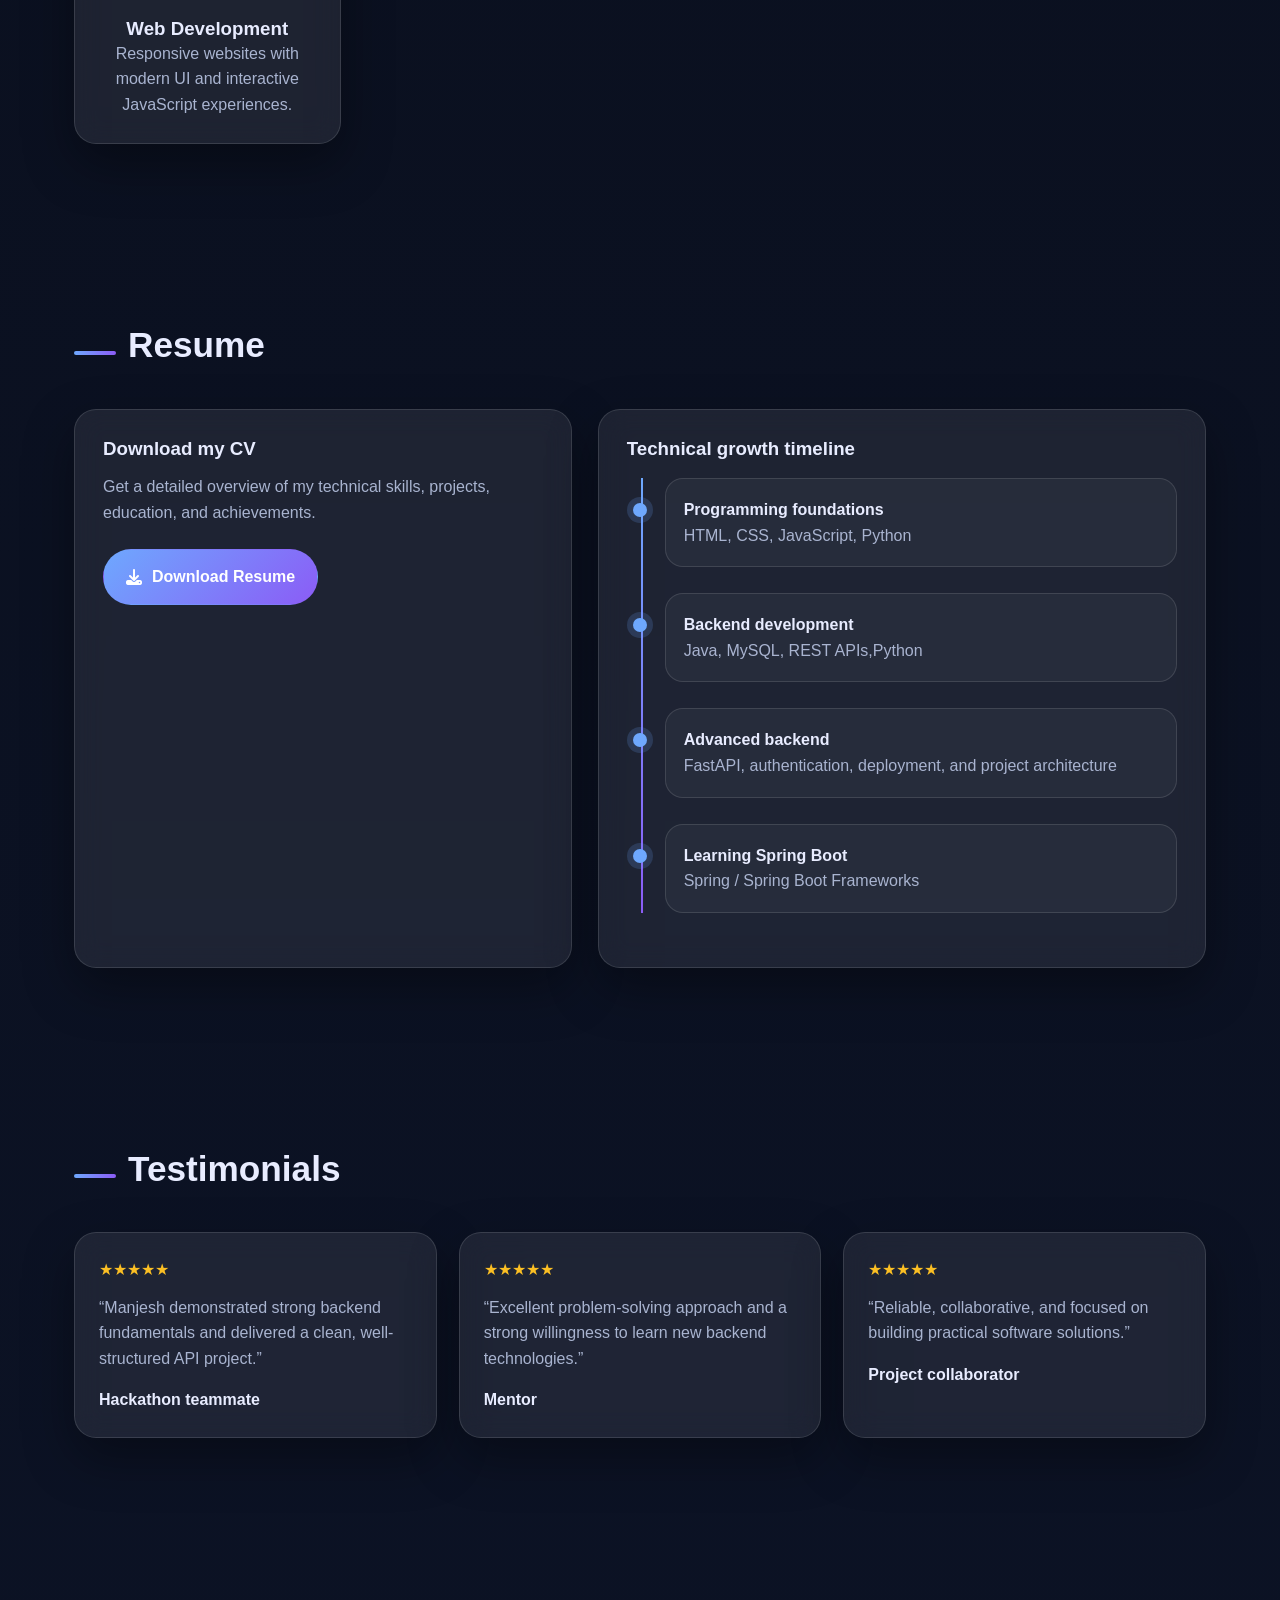
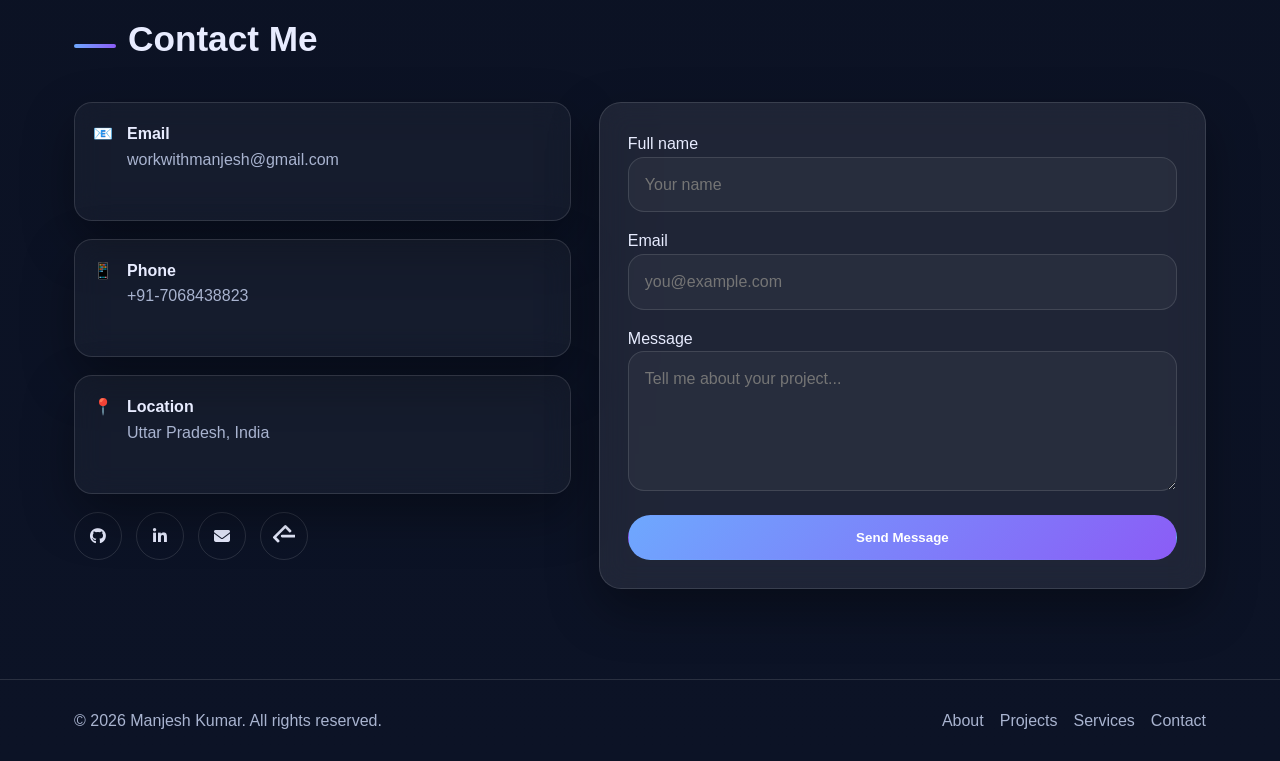
==== commit cd52aeb4: "remove OTP and change method to SMPT" ====
--- a/templates/index.html
+++ b/templates/index.html
@@ -366,17 +366,8 @@
               <textarea id="message" name="message" placeholder="Tell me about your project..." required></textarea>
             </div>
           
-            <div>
-              <label for="otp">OTP</label>
-              <input id="otp" name="otp" type="text" placeholder="Enter 6-digit OTP" maxlength="6" required>
-            </div>
-          
-            <button type="button" id="sendOtpBtn" class="btn btn-outline">
-              Send OTP
-            </button>
-          
-            <button type="submit" class="btn btn-primary">
-              Verify OTP & Send
+            <button type="submit" id="sendMessageBtn" class="btn btn-primary">
+              Send Message
             </button>
           </form>
 
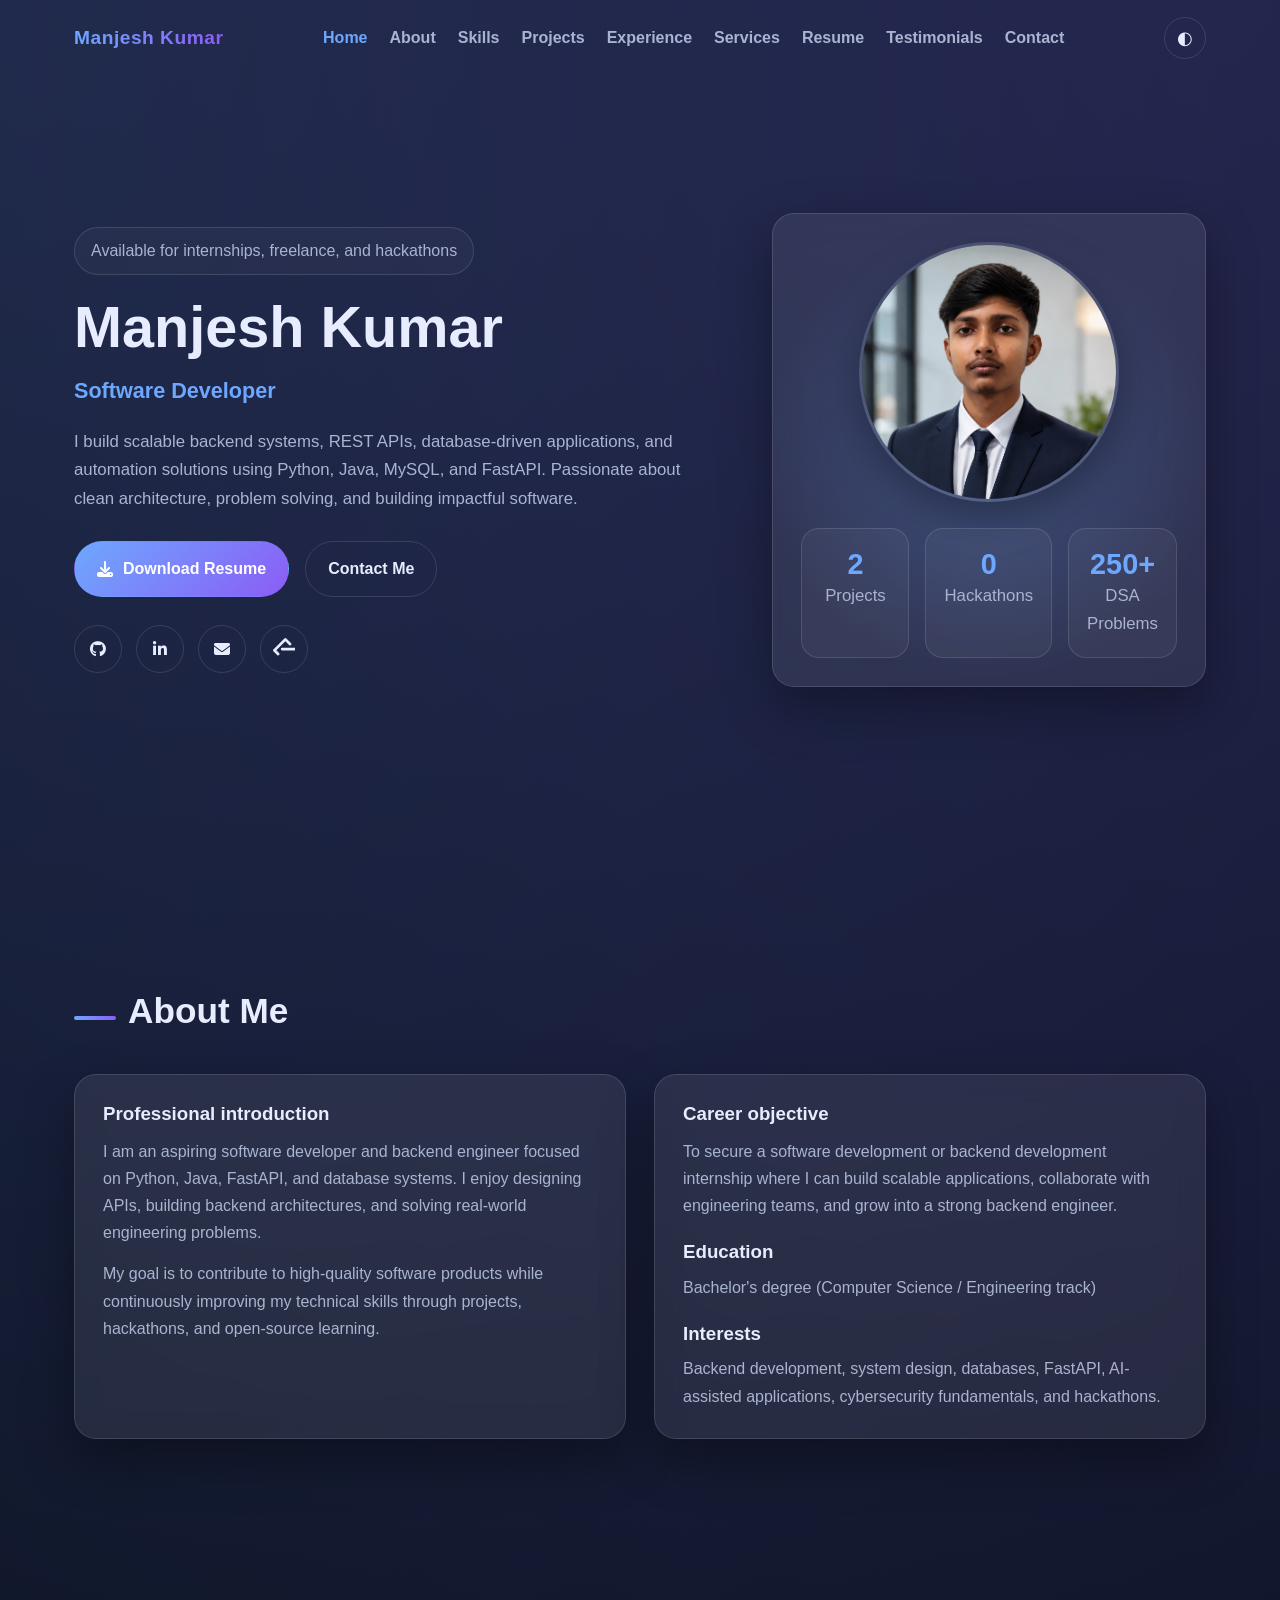
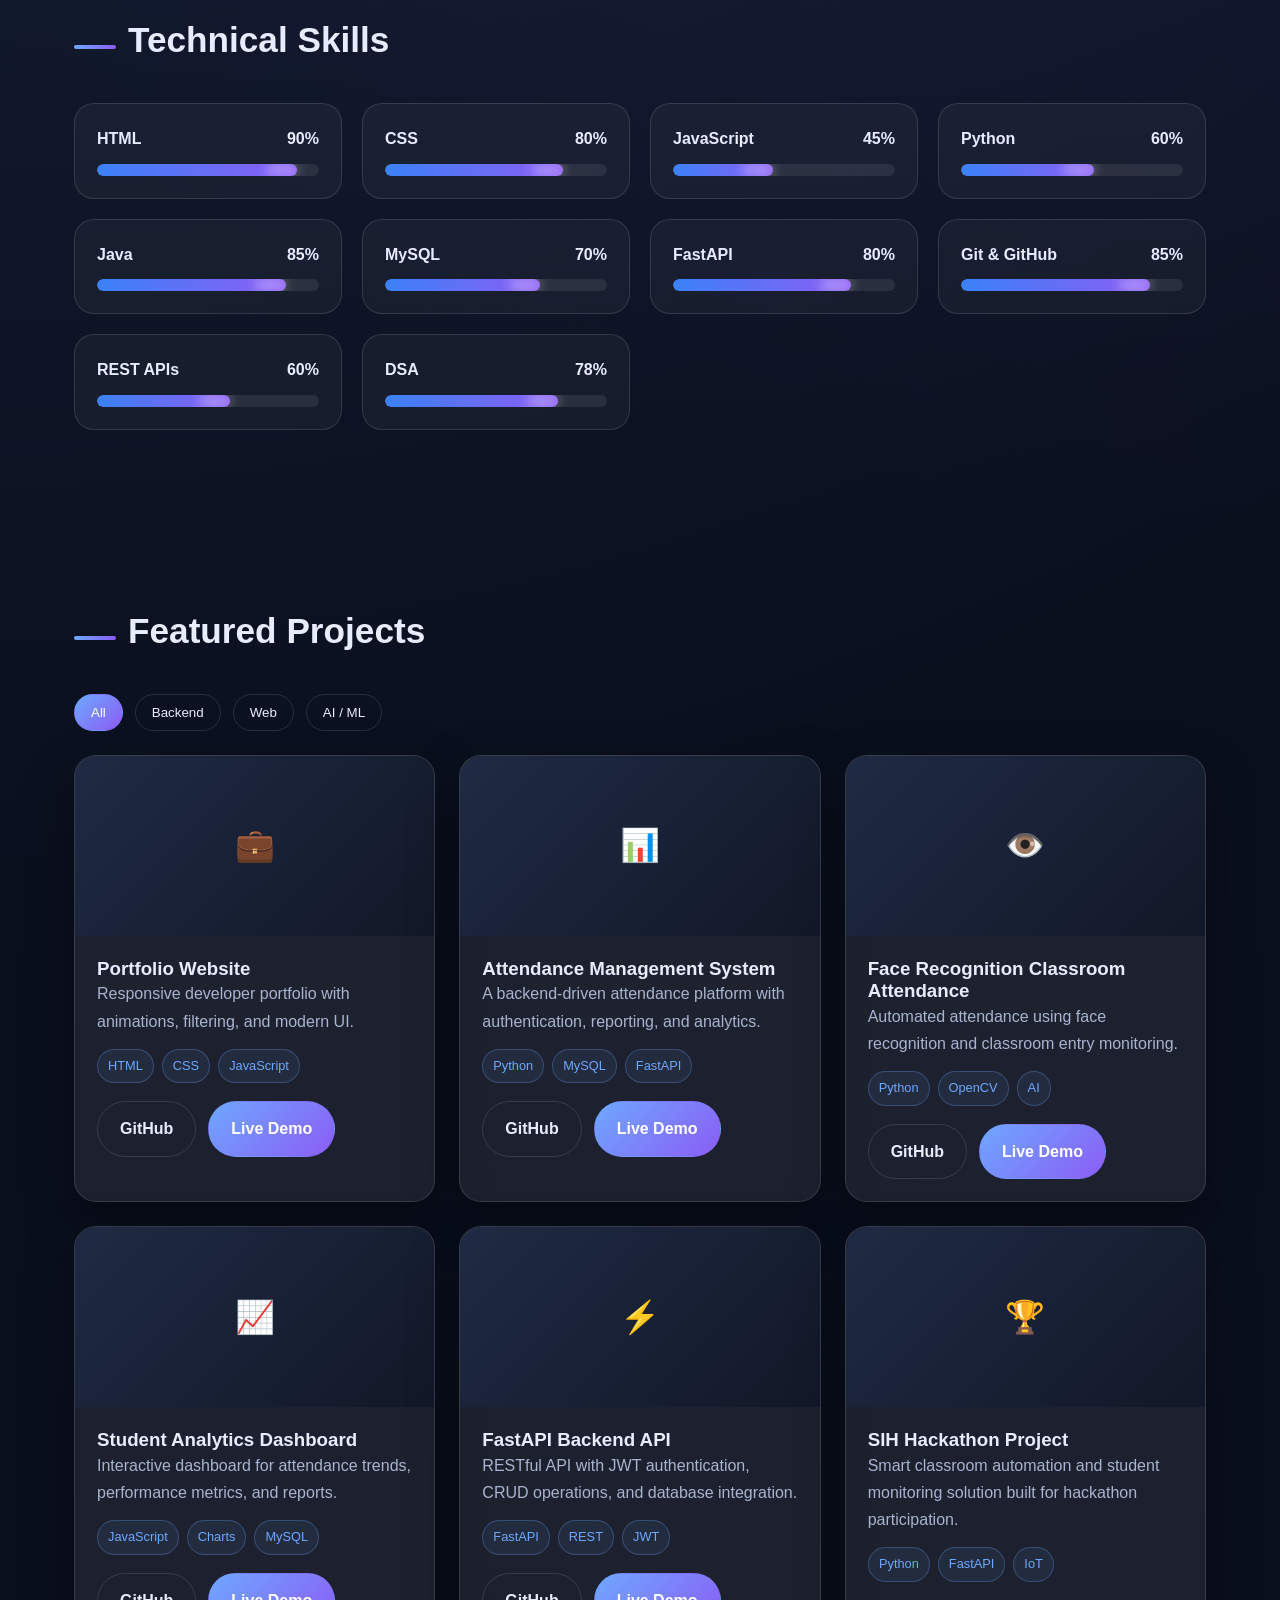
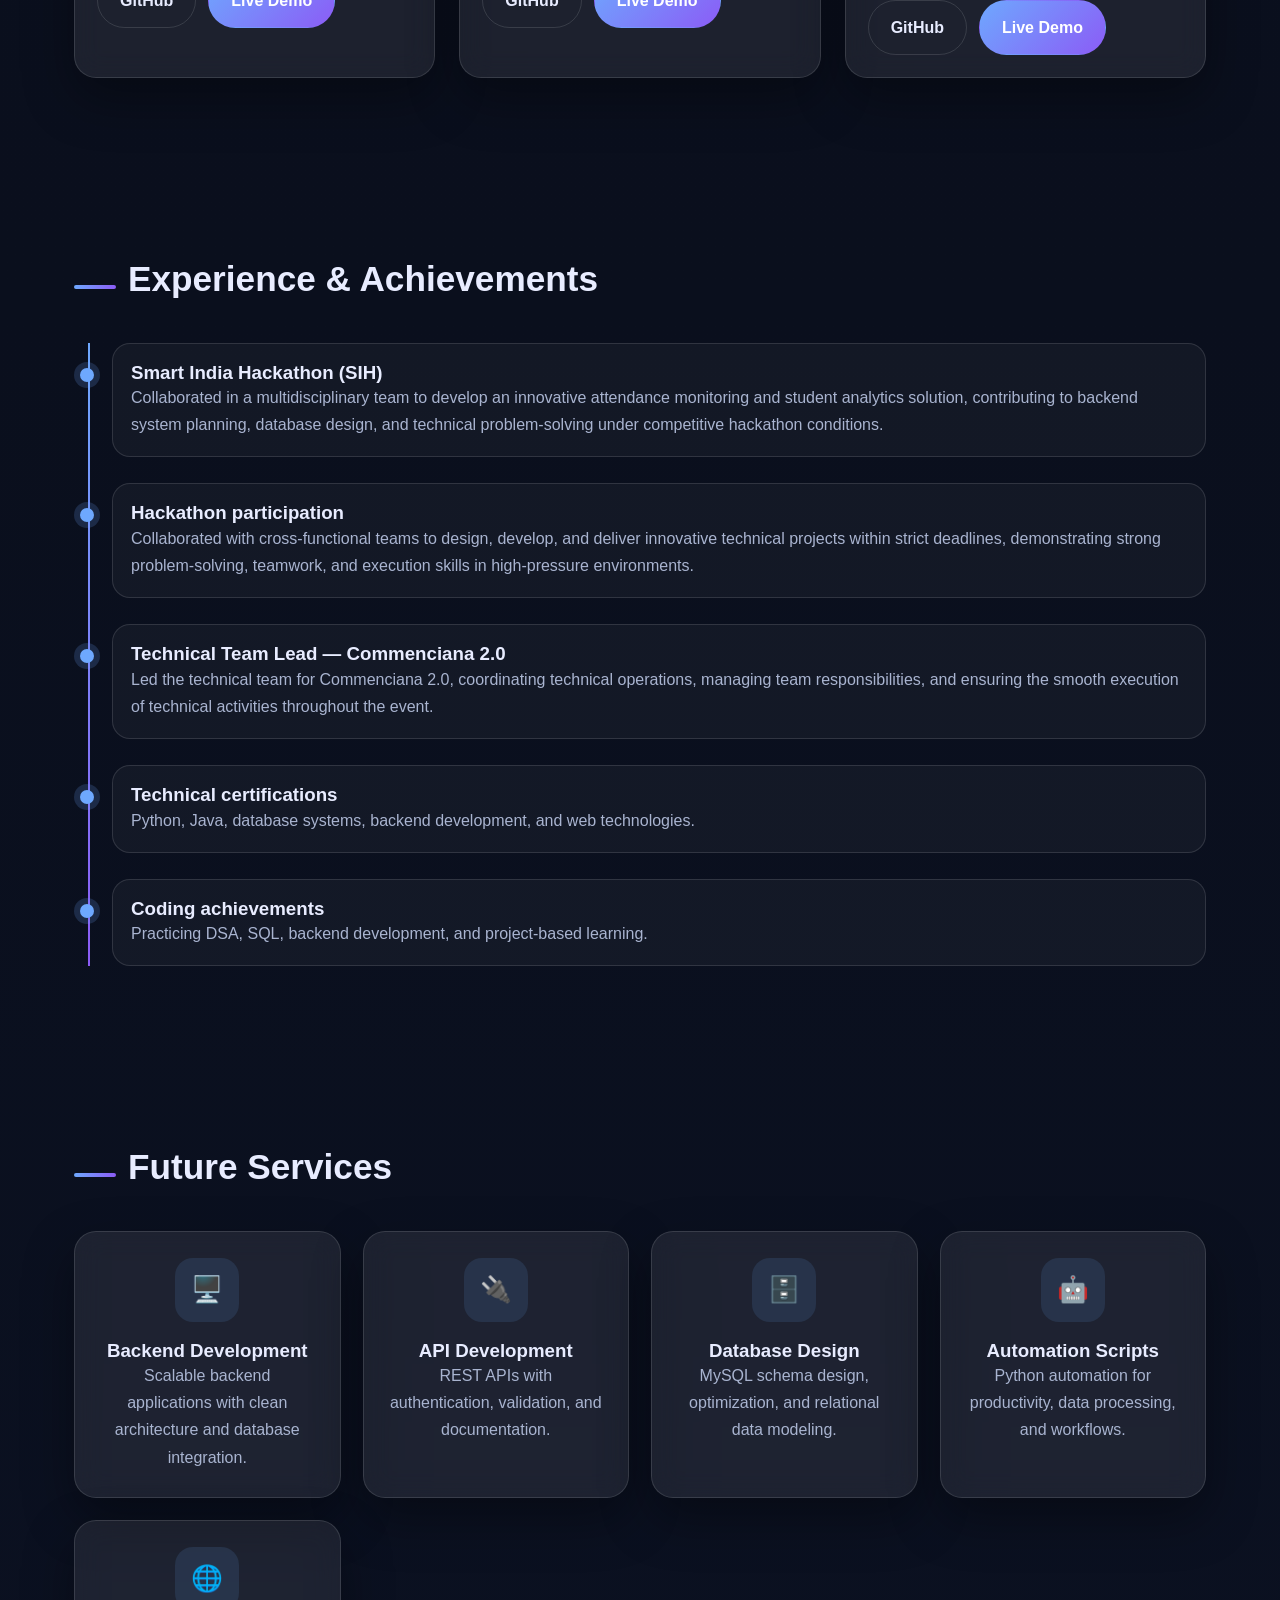
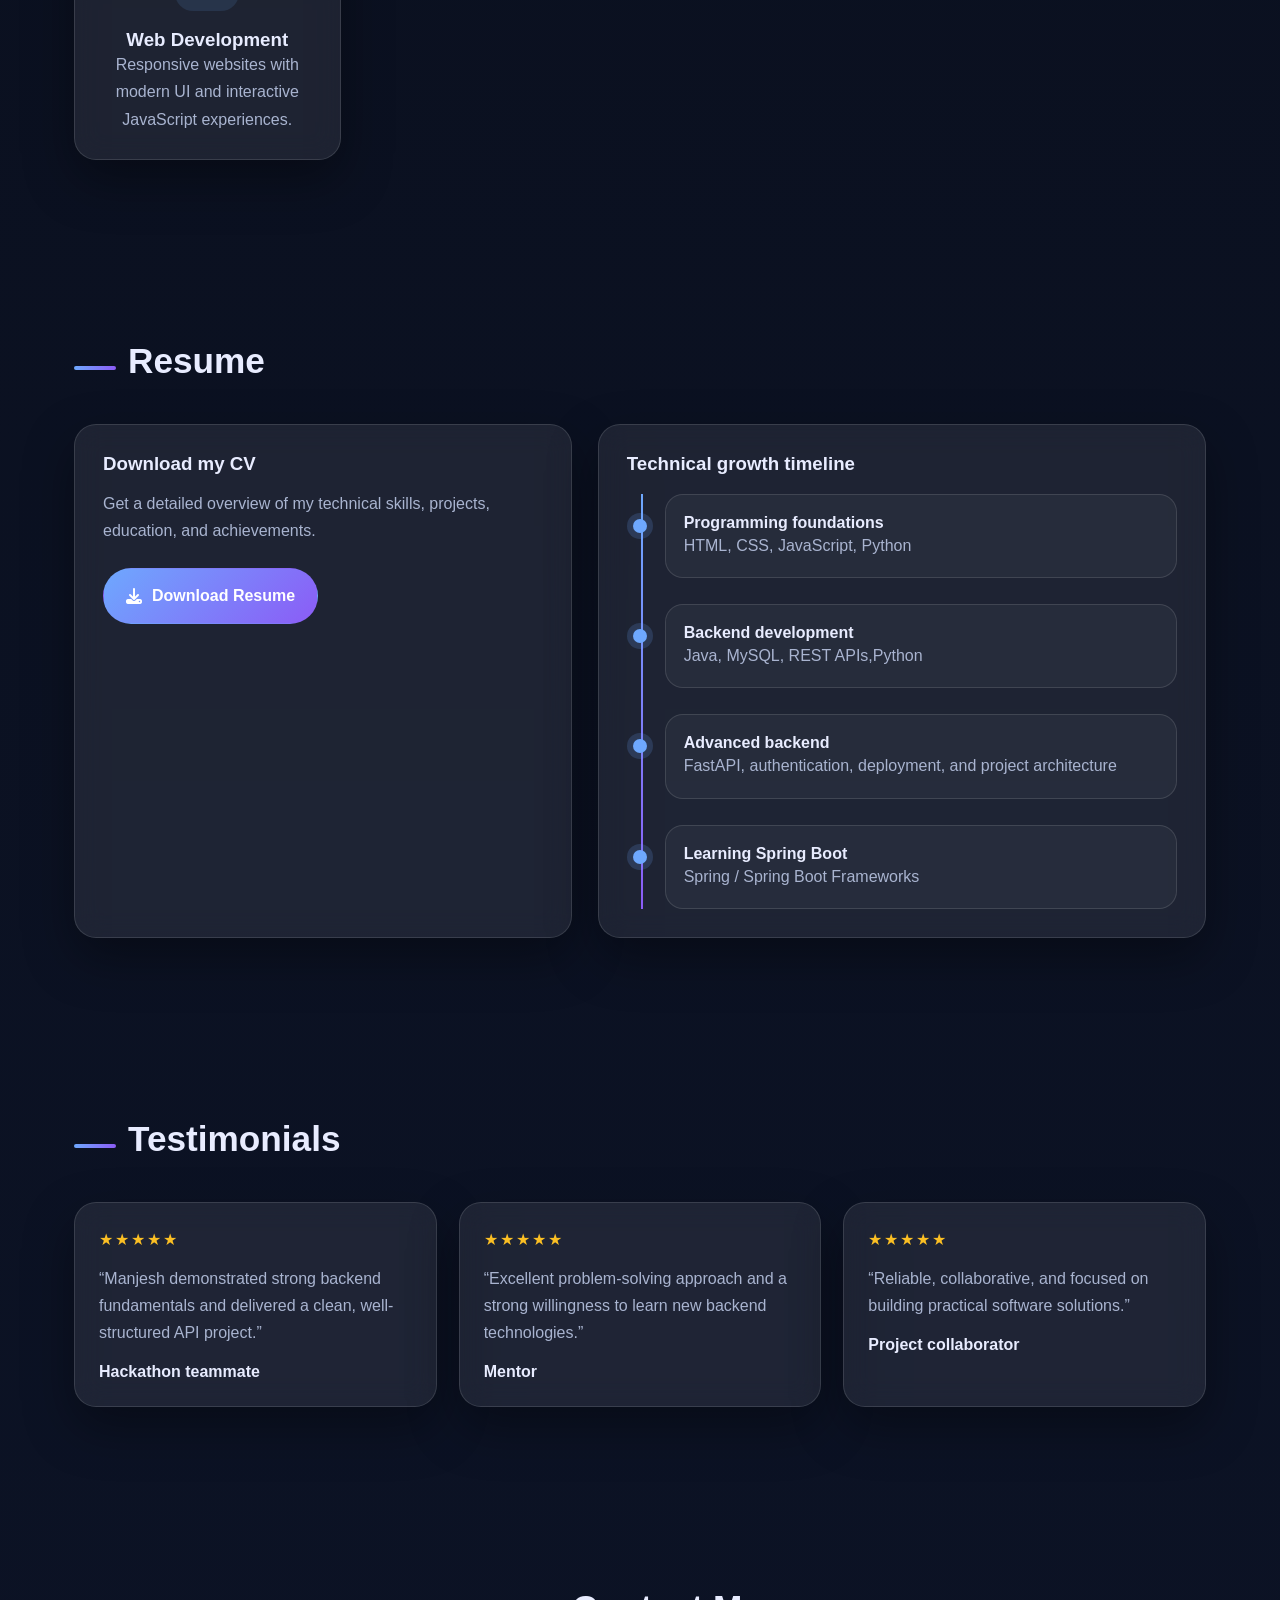
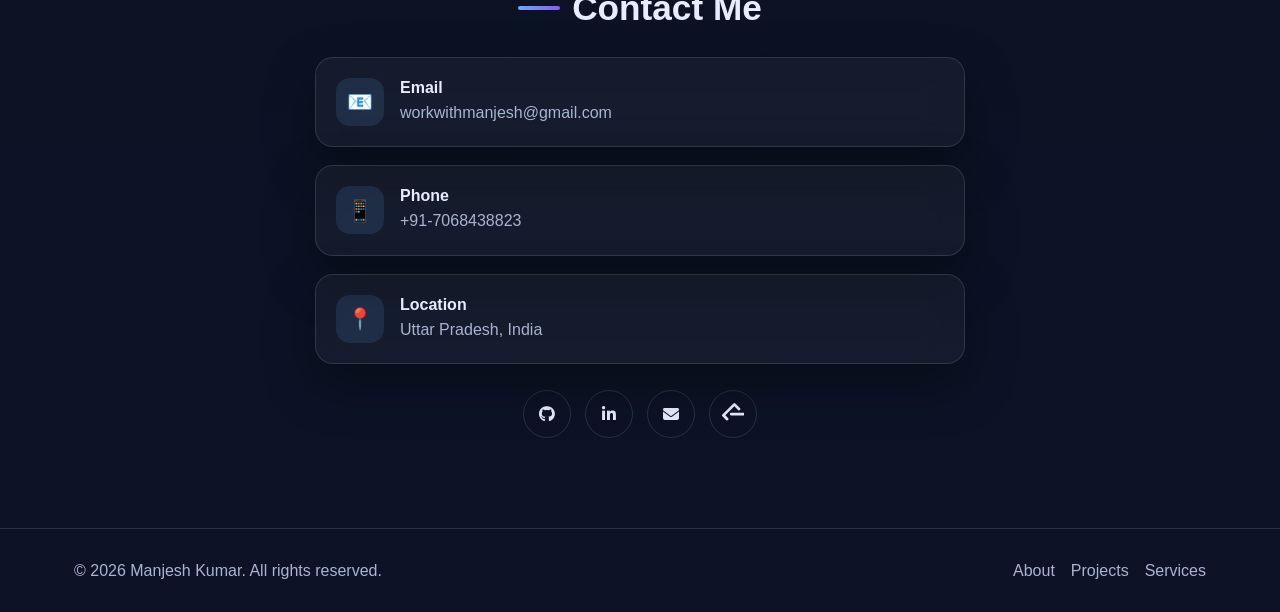
==== commit d480a978: "remove all the code related to send message" ====
--- a/templates/index.html
+++ b/templates/index.html
@@ -50,7 +50,7 @@
             Passionate about clean architecture, problem solving, and building impactful software.
           </p>
           <div class="hero-actions">
-            <a href="/static/Manjesh_Kumar_CV.pdf" download class="btn btn-primary">
+            <a href="/Manjesh_Kumar_CV.pdf" download class="btn btn-primary">
               <i class="fas fa-download"></i> Download Resume
             </a>
             <a href="#contact" class="btn btn-outline">Contact Me</a>
@@ -280,7 +280,7 @@
           <p class="muted" style="margin:14px 0 24px">
             Get a detailed overview of my technical skills, projects, education, and achievements.
           </p>
-          <a href="/static/Manjesh_Kumar_CV.pdf" download class="btn btn-primary">
+          <a href="/Manjesh_Kumar_CV.pdf" download class="btn btn-primary">
             <i class="fas fa-download"></i> Download Resume
           </a>
         </div>
@@ -348,30 +348,6 @@
             </div>
           </div>
         </div>
-
-        <div class="card glass">
-          <form id="contactForm">
-            <div>
-              <label for="name">Full name</label>
-              <input id="name" name="name" type="text" placeholder="Your name" required>
-            </div>
-          
-            <div>
-              <label for="email">Email</label>
-              <input id="email" name="email" type="email" placeholder="you@example.com" required>
-            </div>
-          
-            <div>
-              <label for="message">Message</label>
-              <textarea id="message" name="message" placeholder="Tell me about your project..." required></textarea>
-            </div>
-          
-            <button type="submit" id="sendMessageBtn" class="btn btn-primary">
-              Send Message
-            </button>
-          </form>
-
-        </div>
       </div>
     </div>
   </section>
@@ -383,7 +359,6 @@
         <a href="#about">About</a>
         <a href="#projects">Projects</a>
         <a href="#services">Services</a>
-        <a href="#contact">Contact</a>
       </div>
     </div>
   </footer>
--- a/static/style.css
+++ b/static/style.css
@@ -1,543 +1,1712 @@
-:root{
-      --bg:#0b1020;
-      --bg2:#111831;
-      --card:rgba(255,255,255,.08);
-      --text:#e8ecff;
-      --muted:#a9b4d0;
-      --accent:#6ea8fe;
-      --accent2:#8b5cf6;
-      --border:rgba(255,255,255,.12);
-      --shadow:0 20px 50px rgba(0,0,0,.35);
-      --radius:22px;
-      --container:1180px;
-    }
-    *{margin:0;padding:0;box-sizing:border-box}
-    html{scroll-behavior:smooth}
-    body{
-      font-family:Inter,Segoe UI,Arial,sans-serif;
-      color:var(--text);
-      background:
-        radial-gradient(circle at top left, rgba(110,168,254,.15), transparent 35%),
-        radial-gradient(circle at top right, rgba(139,92,246,.15), transparent 30%),
-        linear-gradient(180deg,var(--bg),#0a0f1d 50%,#0c1326);
-      line-height:1.6;
-      overflow-x:hidden;
-    }
-    body.light{
-      --bg:#f5f8ff;
-      --bg2:#eef3ff;
-      --card:rgba(255,255,255,.75);
-      --text:#111827;
-      --muted:#4b5563;
-      --border:rgba(17,24,39,.08);
-      background:linear-gradient(180deg,#f8fbff,#eef4ff);
-    }
-    .container{max-width:var(--container);margin:auto;padding:0 24px}
-    section{padding:90px 0}
-    h1,h2,h3{line-height:1.2}
-    h2{font-size:2.2rem;margin-bottom:14px}
-    .section-title{display:flex;align-items:center;gap:12px;margin-bottom:28px}
-    .section-title span{width:42px;height:4px;border-radius:999px;background:linear-gradient(90deg,var(--accent),var(--accent2))}
-    .muted{color:var(--muted)}
-    .glass{
-      background:var(--card);
-      border:1px solid var(--border);
-      backdrop-filter:blur(14px);
-      -webkit-backdrop-filter:blur(14px);
-      border-radius:var(--radius);
-      box-shadow:var(--shadow);
-    }
-    .btn{
-      display:inline-flex;align-items:center;justify-content:center;
-      gap:10px;padding:14px 22px;border-radius:999px;
-      text-decoration:none;font-weight:700;
-      transition:.3s ease;
-      border:1px solid transparent;
-      cursor:pointer;
-    }
-    .btn-primary{background:linear-gradient(135deg,var(--accent),var(--accent2));color:white}
-    .btn-primary:hover{transform:translateY(-3px);box-shadow:0 16px 40px rgba(110,168,254,.35)}
-    .btn-outline{border-color:var(--border);color:var(--text);background:transparent}
-    .btn-outline:hover{border-color:var(--accent);color:var(--accent)}
-    header{
-      position:fixed;top:0;left:0;width:100%;
-      z-index:1000;
-      transition:.3s;
-    }
-    header.scrolled{
-      background:rgba(10,15,29,.75);
-      backdrop-filter:blur(16px);
-      border-bottom:1px solid var(--border);
-    }
-    body.light header.scrolled{background:rgba(255,255,255,.8)}
-    nav{
-      height:76px;
-      display:flex;align-items:center;justify-content:space-between;
-    }
-    .logo{
-      font-weight:800;font-size:1.2rem;
-      letter-spacing:.5px;
-      background:linear-gradient(90deg,var(--accent),var(--accent2));
-      -webkit-background-clip:text;
-      color:transparent;
-    }
-    .nav-links{display:flex;gap:24px;align-items:center}
-    .nav-links a{
-      color:var(--muted);text-decoration:none;font-weight:600;
-      transition:.25s;
-    }
-    .nav-links a:hover,.nav-links a.active{color:var(--accent)}
-    .nav-actions{display:flex;gap:12px;align-items:center}
-    .icon-btn{
-      width:42px;height:42px;border-radius:50%;
-      display:grid;place-items:center;
-      border:1px solid var(--border);
-      background:transparent;color:var(--text);
-      cursor:pointer;
-      transition:.25s;
-    }
-    .icon-btn:hover{border-color:var(--accent);color:var(--accent)}
-    .menu-btn{display:none}
-    .hero{
-      min-height:100vh;
-      display:flex;align-items:center;
-      padding-top:90px;
-    }
-    .hero-grid{
-      display:grid;
-      grid-template-columns:1.2fr .8fr;
-      gap:48px;
-      align-items:center;
-    }
-    .badge{
-      display:inline-flex;align-items:center;gap:10px;
-      padding:10px 16px;border-radius:999px;
-      border:1px solid var(--border);
-      color:var(--muted);
-      margin-bottom:18px;
-    }
-    .hero h1{font-size:3.6rem;margin-bottom:12px}
-    .hero .title{
-      font-size:1.35rem;
-      color:var(--accent);
-      min-height:36px;
-      margin-bottom:18px;
-      font-weight:700;
-    }
-    .hero p{font-size:1.05rem;color:var(--muted);max-width:640px}
-    .hero-actions{display:flex;gap:16px;flex-wrap:wrap;margin:28px 0}
-    .socials{display:flex;gap:14px}
-    .socials a{
-      width:48px;height:48px;border-radius:50%;
-      display:grid;place-items:center;
-      border:1px solid var(--border);
-      color:var(--text);text-decoration:none;
-      transition:.25s;
-    }
-    .socials a:hover{
-      transform:translateY(-3px);
-      border-color:var(--accent);
-      color:var(--accent);
-    }
-    .profile-card{
-      padding:28px;
-      position:relative;
-      overflow:hidden;
-    }
-    .profile-card::before{
-      content:"";
-      position:absolute;
-      inset:-30%;
-      background:radial-gradient(circle, rgba(110,168,254,.25), transparent 45%);
-      animation:float 7s ease-in-out infinite;
-    }
-    .avatar{
-      width:260px;
-      height:260px;
-      border-radius:50%;
-      margin:auto;
-      overflow:hidden;
-      border:3px solid rgba(255,255,255,.12);
-      box-shadow:0 15px 40px rgba(0,0,0,.35);
-    }
-
-    .avatar img{
-      width:100%;
-      height:100%;
-      object-fit:cover;
-      object-position: center 5%;
-      display:block;
-    }
-    .stats{
-      display:grid;
-      grid-template-columns:repeat(3,1fr);
-      gap:16px;
-      margin-top:26px;
-      position:relative;
-      z-index:1;
-    }
-    .stat{
-      padding:18px;
-      text-align:center;
-      border-radius:18px;
-      border:1px solid var(--border);
-      background:rgba(255,255,255,.04);
-    }
-    .stat h3{font-size:1.8rem;color:var(--accent)}
-    .about-grid{
-      display:grid;
-      grid-template-columns:1fr 1fr;
-      gap:28px;
-    }
-    .card{padding:28px}
-    .skills-grid{
-      display:grid;
-      grid-template-columns:repeat(auto-fit,minmax(240px,1fr));
-      gap:20px;
-    }
-    .skill{
-      padding:22px;
-      border-radius:20px;
-      border:1px solid var(--border);
-      background:rgba(255,255,255,.04);
-    }
-    .skill-head{
-      display:flex;
-      justify-content:space-between;
-      margin-bottom:12px;
-      font-weight:700;
-    }
-    .progress{
-      width:100%;
-      height:12px;
-      background:rgba(255,255,255,0.08);
-      border-radius:50px;
-      overflow:hidden;
-      position:relative;
-    }
-
-    .progress span{
-      display:block;
-      height:100%;
-      width:0;
-      border-radius:50px;
-      background:linear-gradient(90deg,#3b82f6,#8b5cf6);
-      position:relative;
-      transition:width 1.5s ease-in-out;
-    }
-
-    .progress span::after{
-      content:"";
-      position:absolute;
-      top:0;
-      right:0;
-      width:30px;
-      height:100%;
-      background:rgba(255,255,255,0.35);
-      filter:blur(6px);
-    }
-    .filter-bar{
-      display:flex;
-      gap:12px;
-      flex-wrap:wrap;
-      margin-bottom:24px;
-    }
-    .filter-btn{
-      padding:10px 16px;
-      border-radius:999px;
-      border:1px solid var(--border);
-      background:transparent;
-      color:var(--text);
-      cursor:pointer;
-      transition:.25s;
-    }
-    .filter-btn.active,.filter-btn:hover{
-      background:linear-gradient(135deg,var(--accent),var(--accent2));
-      border-color:transparent;
-      color:white;
-    }
-    .projects-grid{
-      display:grid;
-      grid-template-columns:repeat(auto-fit,minmax(300px,1fr));
-      gap:24px;
-    }
-    .project{
-      overflow:hidden;
-      transition:.35s;
-    }
-    .project:hover{
-      transform:translateY(-8px);
-    }
-    .project-image{
-      height:180px;
-      background:linear-gradient(135deg,#1f2a44,#111827);
-      display:grid;place-items:center;
-      color:var(--accent);
-      font-size:2rem;
-    }
-    .project-content{padding:22px}
-    .tags{
-      display:flex;
-      flex-wrap:wrap;
-      gap:8px;
-      margin:14px 0 18px;
-    }
-    .tag{
-      padding:6px 10px;
-      border-radius:999px;
-      font-size:.8rem;
-      color:var(--accent);
-      border:1px solid rgba(110,168,254,.28);
-      background:rgba(110,168,254,.08);
-    }
-    .project-actions{
-      display:flex;
-      gap:12px;
-      flex-wrap:wrap;
-    }
-    .timeline{
-      position:relative;
-      margin-left:14px;
-      padding-left:24px;
-    }
-    .timeline::before{
-      content:"";
-      position:absolute;
-      left:0;
-      top:0;
-      bottom:0;
-      width:2px;
-      background:linear-gradient(var(--accent),var(--accent2));
-    }
-    .timeline-item{
-      position:relative;
-      margin-bottom:26px;
-      padding:18px;
-      border-radius:18px;
-      border:1px solid var(--border);
-      background:rgba(255,255,255,.04);
-    }
-    .timeline-item::before{
-      content:"";
-      position:absolute;
-      left:-33px;
-      top:24px;
-      width:14px;height:14px;
-      border-radius:50%;
-      background:var(--accent);
-      box-shadow:0 0 0 6px rgba(110,168,254,.18);
-    }
-    .services-grid{
-      display:grid;
-      grid-template-columns:repeat(auto-fit,minmax(240px,1fr));
-      gap:22px;
-    }
-    .service{
-      padding:26px;
-      text-align:center;
-      transition:.3s;
-    }
-    .service:hover{
-      transform:translateY(-6px);
-    }
-    .service .icon{
-      width:64px;height:64px;
-      margin:0 auto 18px;
-      border-radius:18px;
-      display:grid;place-items:center;
-      background:rgba(110,168,254,.12);
-      color:var(--accent);
-      font-size:1.6rem;
-    }
-    .resume-grid{
-      display:grid;
-      grid-template-columns:.9fr 1.1fr;
-      gap:26px;
-    }
-    .testimonials{
-      display:grid;
-      grid-template-columns:repeat(auto-fit,minmax(280px,1fr));
-      gap:22px;
-    }
-    .testimonial{
-      padding:24px;
-    }
-    .stars{color:#fbbf24;margin-bottom:12px}
-    .contact-grid{
-      display:grid;
-      grid-template-columns:.9fr 1.1fr;
-      gap:28px;
-    }
-    .contact-info{
-      display:grid;
-      gap:18px;
-    }
-    .info{
-      display:flex;
-      gap:14px;
-      align-items:flex-start;
-      padding:18px;
-      border-radius:18px;
-      border:1px solid var(--border);
-      background:rgba(255,255,255,.04);
-    }
-    form{
-      display:grid;
-      gap:16px;
-    }
-    input,textarea{
-      width:100%;
-      padding:14px 16px;
-      border-radius:16px;
-      border:1px solid var(--border);
-      background:rgba(255,255,255,.04);
-      color:var(--text);
-      font:inherit;
-    }
-    textarea{min-height:140px;resize:vertical}
-    .error{
-      color:#f87171;
-      font-size:.9rem;
-      display:none;
-    }
-    footer{
-      padding:28px 0;
-      border-top:1px solid var(--border);
-      color:var(--muted);
-    }
-    .footer-grid{
-      display:flex;
-      justify-content:space-between;
-      gap:16px;
-      align-items:center;
-      flex-wrap:wrap;
-    }
-    .quick-links{
-      display:flex;
-      gap:16px;
-      flex-wrap:wrap;
-    }
-    .quick-links a{
-      color:var(--muted);
-      text-decoration:none;
-    }
-    .quick-links a:hover{color:var(--accent)}
-    #backToTop{
-      position:fixed;
-      right:22px;
-      bottom:22px;
-      width:48px;height:48px;
-      border-radius:50%;
-      display:grid;place-items:center;
-      background:linear-gradient(135deg,var(--accent),var(--accent2));
-      color:white;
-      border:none;
-      cursor:pointer;
-      opacity:0;
-      visibility:hidden;
-      transition:.3s;
-      z-index:999;
-    }
-    #backToTop.show{
-      opacity:1;
-      visibility:visible;
-    }
-    .reveal{
-      opacity:0;
-      transform:translateY(24px);
-      transition:.8s ease;
-    }
-    .reveal.show{
-      opacity:1;
-      transform:none;
-    }
-    #loader{
-      position:fixed;
-      inset:0;
-      background:#08101f;
-      display:grid;
-      place-items:center;
-      z-index:2000;
-      transition:.6s;
-    }
-    .spinner{
-      width:58px;height:58px;
-      border:4px solid rgba(255,255,255,.12);
-      border-top-color:var(--accent);
-      border-radius:50%;
-      animation:spin 1s linear infinite;
-    }
-
-    .popup {
-      position: fixed;
-      inset: 0;
-      background: rgba(0,0,0,0.5);
-      display: flex;
-      align-items: center;
-      justify-content: center;
-      z-index: 9999;
-    }
-    
-    .popup.hidden {
-      display: none;
-    }
-    
-    .popup-content {
-      background: #1f2937;
-      color: white;
-      padding: 24px;
-      border-radius: 12px;
-      width: 320px;
-      text-align: center;
-      box-shadow: 0 10px 30px rgba(0,0,0,0.3);
-    }
-    
-    .popup-content button {
-      margin-top: 18px;
-      padding: 10px 18px;
-      border: none;
-      border-radius: 8px;
-      background: #2563eb;
-      color: white;
-      cursor: pointer;
-    }
-    
-    .popup-content button:hover {
-      background: #1d4ed8;
-    }
-
-    @keyframes spin{
-      to{transform:rotate(360deg)}
-    }
-    @keyframes float{
-      0%,100%{transform:translateY(0)}
-      50%{transform:translateY(-12px)}
-    }
-    @media(max-width:960px){
-      .hero-grid,.about-grid,.resume-grid,.contact-grid{
-        grid-template-columns:1fr;
-      }
-      .hero h1{font-size:2.8rem}
-      .menu-btn{display:grid}
-      .nav-links{
-        position:absolute;
-        top:76px;
-        left:0;
-        right:0;
-        background:rgba(10,15,29,.96);
-        backdrop-filter:blur(16px);
-        flex-direction:column;
-        padding:22px;
-        border-bottom:1px solid var(--border);
-        display:none;
-      }
-      body.light .nav-links{background:rgba(255,255,255,.96)}
-      .nav-links.open{display:flex}
-    }
-    @media(max-width:560px){
-      .hero h1{font-size:2.3rem}
-      .stats{grid-template-columns:1fr}
-      section{padding:72px 0}
-      .hero-actions{flex-direction:column}
-      .btn{width:100%}
-    }+/* =========================================================
+   ROOT VARIABLES
+========================================================= */
+
+:root {
+    --bg: #0b1020;
+    --bg2: #111831;
+    --card: rgba(255, 255, 255, 0.08);
+
+    --text: #e8ecff;
+    --muted: #a9b4d0;
+
+    --accent: #6ea8fe;
+    --accent2: #8b5cf6;
+
+    --border: rgba(255, 255, 255, 0.12);
+
+    --shadow: 0 20px 50px rgba(0, 0, 0, 0.35);
+
+    --radius: 22px;
+    --container: 1180px;
+}
+
+
+/* =========================================================
+   RESET
+========================================================= */
+
+* {
+    margin: 0;
+    padding: 0;
+    box-sizing: border-box;
+}
+
+html {
+    scroll-behavior: smooth;
+    scroll-padding-top: 80px;
+}
+
+body {
+    font-family: Inter, "Segoe UI", Arial, sans-serif;
+    color: var(--text);
+
+    background:
+        radial-gradient(
+            circle at top left,
+            rgba(110, 168, 254, 0.15),
+            transparent 35%
+        ),
+        radial-gradient(
+            circle at top right,
+            rgba(139, 92, 246, 0.15),
+            transparent 30%
+        ),
+        linear-gradient(
+            180deg,
+            var(--bg),
+            #0a0f1d 50%,
+            #0c1326
+        );
+
+    line-height: 1.6;
+    overflow-x: hidden;
+
+    transition:
+        background 0.3s ease,
+        color 0.3s ease;
+}
+
+
+/* =========================================================
+   LIGHT THEME
+========================================================= */
+
+body.light {
+    --bg: #f5f8ff;
+    --bg2: #eef3ff;
+
+    --card: rgba(255, 255, 255, 0.78);
+
+    --text: #111827;
+    --muted: #4b5563;
+
+    --border: rgba(17, 24, 39, 0.1);
+
+    --shadow: 0 20px 50px rgba(30, 41, 59, 0.12);
+
+    background:
+        linear-gradient(
+            180deg,
+            #f8fbff,
+            #eef4ff
+        );
+}
+
+body.popup-open {
+    overflow: hidden;
+}
+
+
+/* =========================================================
+   COMMON
+========================================================= */
+
+.container {
+    width: 100%;
+    max-width: var(--container);
+    margin: 0 auto;
+    padding: 0 24px;
+}
+
+section {
+    padding: 90px 0;
+}
+
+h1,
+h2,
+h3,
+h4 {
+    line-height: 1.2;
+}
+
+h2 {
+    font-size: 2.2rem;
+    margin-bottom: 14px;
+}
+
+p {
+    line-height: 1.7;
+}
+
+.muted {
+    color: var(--muted);
+}
+
+
+/* =========================================================
+   SECTION TITLE
+========================================================= */
+
+.section-title {
+    display: flex;
+    align-items: center;
+    gap: 12px;
+    margin-bottom: 28px;
+}
+
+.section-title span {
+    width: 42px;
+    height: 4px;
+    flex-shrink: 0;
+
+    border-radius: 999px;
+
+    background:
+        linear-gradient(
+            90deg,
+            var(--accent),
+            var(--accent2)
+        );
+}
+
+
+/* =========================================================
+   GLASS
+========================================================= */
+
+.glass {
+    background: var(--card);
+
+    border: 1px solid var(--border);
+
+    backdrop-filter: blur(14px);
+    -webkit-backdrop-filter: blur(14px);
+
+    border-radius: var(--radius);
+
+    box-shadow: var(--shadow);
+
+    transition:
+        background 0.3s ease,
+        border-color 0.3s ease;
+}
+
+
+/* =========================================================
+   BUTTONS
+========================================================= */
+
+.btn {
+    display: inline-flex;
+    align-items: center;
+    justify-content: center;
+
+    gap: 10px;
+
+    padding: 14px 22px;
+
+    border-radius: 999px;
+
+    text-decoration: none;
+
+    font-weight: 700;
+
+    transition: 0.3s ease;
+
+    border: 1px solid transparent;
+
+    cursor: pointer;
+}
+
+.btn-primary {
+    background:
+        linear-gradient(
+            135deg,
+            var(--accent),
+            var(--accent2)
+        );
+
+    color: white;
+}
+
+.btn-primary:hover {
+    transform: translateY(-3px);
+
+    box-shadow:
+        0 16px 40px
+        rgba(110, 168, 254, 0.35);
+}
+
+.btn-outline {
+    border-color: var(--border);
+
+    color: var(--text);
+
+    background: transparent;
+}
+
+.btn-outline:hover {
+    border-color: var(--accent);
+
+    color: var(--accent);
+
+    transform: translateY(-2px);
+}
+
+.btn:disabled {
+    opacity: 0.6;
+    cursor: not-allowed;
+    transform: none;
+}
+
+
+/* =========================================================
+   HEADER
+========================================================= */
+
+header {
+    position: fixed;
+
+    top: 0;
+    left: 0;
+
+    width: 100%;
+
+    z-index: 1000;
+
+    transition: 0.3s ease;
+}
+
+header.scrolled {
+    background:
+        rgba(10, 15, 29, 0.75);
+
+    backdrop-filter: blur(16px);
+    -webkit-backdrop-filter: blur(16px);
+
+    border-bottom:
+        1px solid var(--border);
+}
+
+body.light header.scrolled {
+    background:
+        rgba(255, 255, 255, 0.8);
+}
+
+
+/* =========================================================
+   NAVIGATION
+========================================================= */
+
+nav {
+    height: 76px;
+
+    display: flex;
+
+    align-items: center;
+
+    justify-content: space-between;
+
+    gap: 20px;
+}
+
+.logo {
+    font-weight: 800;
+
+    font-size: 1.2rem;
+
+    letter-spacing: 0.5px;
+
+    background:
+        linear-gradient(
+            90deg,
+            var(--accent),
+            var(--accent2)
+        );
+
+    -webkit-background-clip: text;
+    background-clip: text;
+
+    color: transparent;
+
+    white-space: nowrap;
+}
+
+.nav-links {
+    display: flex;
+
+    gap: 22px;
+
+    align-items: center;
+
+    justify-content: center;
+}
+
+.nav-links a {
+    color: var(--muted);
+
+    text-decoration: none;
+
+    font-weight: 600;
+
+    transition: 0.25s;
+
+    white-space: nowrap;
+}
+
+.nav-links a:hover,
+.nav-links a.active {
+    color: var(--accent);
+}
+
+.nav-actions {
+    display: flex;
+
+    gap: 12px;
+
+    align-items: center;
+
+    flex-shrink: 0;
+}
+
+.icon-btn {
+    width: 42px;
+    height: 42px;
+
+    border-radius: 50%;
+
+    display: grid;
+
+    place-items: center;
+
+    border: 1px solid var(--border);
+
+    background: transparent;
+
+    color: var(--text);
+
+    cursor: pointer;
+
+    transition: 0.25s;
+
+    font-size: 1.1rem;
+}
+
+.icon-btn:hover {
+    border-color: var(--accent);
+
+    color: var(--accent);
+
+    transform: translateY(-2px);
+}
+
+.menu-btn {
+    display: none;
+}
+
+
+/* =========================================================
+   HERO
+========================================================= */
+
+.hero {
+    min-height: 100vh;
+
+    display: flex;
+
+    align-items: center;
+
+    padding-top: 90px;
+}
+
+.hero-grid {
+    display: grid;
+
+    grid-template-columns:
+        1.2fr 0.8fr;
+
+    gap: 48px;
+
+    align-items: center;
+}
+
+.badge {
+    display: inline-flex;
+
+    align-items: center;
+
+    gap: 10px;
+
+    padding: 10px 16px;
+
+    border-radius: 999px;
+
+    border: 1px solid var(--border);
+
+    color: var(--muted);
+
+    margin-bottom: 18px;
+
+    background:
+        rgba(255, 255, 255, 0.03);
+}
+
+.hero h1 {
+    font-size: 3.6rem;
+
+    margin-bottom: 12px;
+}
+
+.hero .title {
+    font-size: 1.35rem;
+
+    color: var(--accent);
+
+    min-height: 36px;
+
+    margin-bottom: 18px;
+
+    font-weight: 700;
+}
+
+.hero p {
+    font-size: 1.05rem;
+
+    color: var(--muted);
+
+    max-width: 640px;
+}
+
+.hero-actions {
+    display: flex;
+
+    gap: 16px;
+
+    flex-wrap: wrap;
+
+    margin: 28px 0;
+}
+
+
+/* =========================================================
+   SOCIALS
+========================================================= */
+
+.socials {
+    display: flex;
+
+    gap: 14px;
+
+    flex-wrap: wrap;
+}
+
+.socials .socials {
+    margin: 0;
+}
+
+.socials a {
+    width: 48px;
+    height: 48px;
+
+    border-radius: 50%;
+
+    display: grid;
+
+    place-items: center;
+
+    border: 1px solid var(--border);
+
+    color: var(--text);
+
+    text-decoration: none;
+
+    transition: 0.25s;
+}
+
+.socials a:hover {
+    transform: translateY(-3px);
+
+    border-color: var(--accent);
+
+    color: var(--accent);
+
+    box-shadow:
+        0 8px 25px
+        rgba(110, 168, 254, 0.15);
+}
+
+
+/* =========================================================
+   PROFILE CARD
+========================================================= */
+
+.profile-card {
+    padding: 28px;
+
+    position: relative;
+
+    overflow: hidden;
+}
+
+.profile-card::before {
+    content: "";
+
+    position: absolute;
+
+    inset: -30%;
+
+    background:
+        radial-gradient(
+            circle,
+            rgba(110, 168, 254, 0.25),
+            transparent 45%
+        );
+
+    animation:
+        float 7s ease-in-out infinite;
+
+    pointer-events: none;
+}
+
+.avatar {
+    width: 260px;
+    height: 260px;
+
+    border-radius: 50%;
+
+    margin: auto;
+
+    overflow: hidden;
+
+    border:
+        3px solid
+        rgba(255, 255, 255, 0.12);
+
+    box-shadow:
+        0 15px 40px
+        rgba(0, 0, 0, 0.35);
+
+    position: relative;
+
+    z-index: 1;
+}
+
+.avatar img {
+    width: 100%;
+    height: 100%;
+
+    object-fit: cover;
+
+    object-position: center 5%;
+
+    display: block;
+}
+
+.stats {
+    display: grid;
+
+    grid-template-columns:
+        repeat(3, 1fr);
+
+    gap: 16px;
+
+    margin-top: 26px;
+
+    position: relative;
+
+    z-index: 1;
+}
+
+.stat {
+    padding: 18px;
+
+    text-align: center;
+
+    border-radius: 18px;
+
+    border: 1px solid var(--border);
+
+    background:
+        rgba(255, 255, 255, 0.04);
+}
+
+.stat h3 {
+    font-size: 1.8rem;
+
+    color: var(--accent);
+}
+
+
+/* =========================================================
+   ABOUT
+========================================================= */
+
+.about-grid {
+    display: grid;
+
+    grid-template-columns:
+        1fr 1fr;
+
+    gap: 28px;
+}
+
+.card {
+    padding: 28px;
+}
+
+
+/* =========================================================
+   SKILLS
+========================================================= */
+
+.skills-grid {
+    display: grid;
+
+    grid-template-columns:
+        repeat(auto-fit, minmax(240px, 1fr));
+
+    gap: 20px;
+}
+
+.skill {
+    padding: 22px;
+
+    border-radius: 20px;
+
+    border: 1px solid var(--border);
+
+    background:
+        rgba(255, 255, 255, 0.04);
+
+    transition: 0.3s;
+}
+
+.skill:hover {
+    transform: translateY(-4px);
+
+    border-color:
+        rgba(110, 168, 254, 0.35);
+}
+
+.skill-head {
+    display: flex;
+
+    justify-content: space-between;
+
+    margin-bottom: 12px;
+
+    font-weight: 700;
+}
+
+.progress {
+    width: 100%;
+
+    height: 12px;
+
+    background:
+        rgba(255, 255, 255, 0.08);
+
+    border-radius: 50px;
+
+    overflow: hidden;
+
+    position: relative;
+}
+
+.progress span {
+    display: block;
+
+    height: 100%;
+
+    width: 0;
+
+    border-radius: 50px;
+
+    background:
+        linear-gradient(
+            90deg,
+            #3b82f6,
+            #8b5cf6
+        );
+
+    position: relative;
+
+    transition:
+        width 1.5s ease-in-out;
+}
+
+.progress span::after {
+    content: "";
+
+    position: absolute;
+
+    top: 0;
+    right: 0;
+
+    width: 30px;
+    height: 100%;
+
+    background:
+        rgba(255, 255, 255, 0.35);
+
+    filter: blur(6px);
+}
+
+
+/* =========================================================
+   PROJECT FILTER
+========================================================= */
+
+.filter-bar {
+    display: flex;
+
+    gap: 12px;
+
+    flex-wrap: wrap;
+
+    margin-bottom: 24px;
+}
+
+.filter-btn {
+    padding: 10px 16px;
+
+    border-radius: 999px;
+
+    border: 1px solid var(--border);
+
+    background: transparent;
+
+    color: var(--text);
+
+    cursor: pointer;
+
+    transition: 0.25s;
+}
+
+.filter-btn.active,
+.filter-btn:hover {
+    background:
+        linear-gradient(
+            135deg,
+            var(--accent),
+            var(--accent2)
+        );
+
+    border-color: transparent;
+
+    color: white;
+}
+
+
+/* =========================================================
+   PROJECTS
+========================================================= */
+
+.projects-grid {
+    display: grid;
+
+    grid-template-columns:
+        repeat(auto-fit, minmax(300px, 1fr));
+
+    gap: 24px;
+}
+
+.project {
+    overflow: hidden;
+
+    transition:
+        transform 0.35s,
+        opacity 0.3s;
+}
+
+.project:hover {
+    transform: translateY(-8px);
+}
+
+.project-image {
+    height: 180px;
+
+    background:
+        linear-gradient(
+            135deg,
+            #1f2a44,
+            #111827
+        );
+
+    display: grid;
+
+    place-items: center;
+
+    color: var(--accent);
+
+    font-size: 2rem;
+}
+
+.project-content {
+    padding: 22px;
+}
+
+.tags {
+    display: flex;
+
+    flex-wrap: wrap;
+
+    gap: 8px;
+
+    margin: 14px 0 18px;
+}
+
+.tag {
+    padding: 6px 10px;
+
+    border-radius: 999px;
+
+    font-size: 0.8rem;
+
+    color: var(--accent);
+
+    border:
+        1px solid
+        rgba(110, 168, 254, 0.28);
+
+    background:
+        rgba(110, 168, 254, 0.08);
+}
+
+.project-actions {
+    display: flex;
+
+    gap: 12px;
+
+    flex-wrap: wrap;
+}
+
+
+/* =========================================================
+   EXPERIENCE / TIMELINE
+========================================================= */
+
+.timeline {
+    position: relative;
+
+    margin-left: 14px;
+
+    padding-left: 24px;
+}
+
+.timeline::before {
+    content: "";
+
+    position: absolute;
+
+    left: 0;
+
+    top: 0;
+
+    bottom: 0;
+
+    width: 2px;
+
+    background:
+        linear-gradient(
+            var(--accent),
+            var(--accent2)
+        );
+}
+
+.timeline-item {
+    position: relative;
+
+    margin-bottom: 26px;
+
+    padding: 18px;
+
+    border-radius: 18px;
+
+    border: 1px solid var(--border);
+
+    background:
+        rgba(255, 255, 255, 0.04);
+}
+
+.timeline-item:last-child {
+    margin-bottom: 0;
+}
+
+.timeline-item::before {
+    content: "";
+
+    position: absolute;
+
+    left: -33px;
+
+    top: 24px;
+
+    width: 14px;
+    height: 14px;
+
+    border-radius: 50%;
+
+    background: var(--accent);
+
+    box-shadow:
+        0 0 0 6px
+        rgba(110, 168, 254, 0.18);
+}
+
+
+/* =========================================================
+   SERVICES
+========================================================= */
+
+.services-grid {
+    display: grid;
+
+    grid-template-columns:
+        repeat(auto-fit, minmax(240px, 1fr));
+
+    gap: 22px;
+}
+
+.service {
+    padding: 26px;
+
+    text-align: center;
+
+    transition: 0.3s;
+}
+
+.service:hover {
+    transform: translateY(-6px);
+}
+
+.service .icon {
+    width: 64px;
+    height: 64px;
+
+    margin:
+        0 auto 18px;
+
+    border-radius: 18px;
+
+    display: grid;
+
+    place-items: center;
+
+    background:
+        rgba(110, 168, 254, 0.12);
+
+    color: var(--accent);
+
+    font-size: 1.6rem;
+}
+
+
+/* =========================================================
+   RESUME
+========================================================= */
+
+.resume-grid {
+    display: grid;
+
+    grid-template-columns:
+        0.9fr 1.1fr;
+
+    gap: 26px;
+}
+
+
+/* =========================================================
+   TESTIMONIALS
+========================================================= */
+
+.testimonials {
+    display: grid;
+
+    grid-template-columns:
+        repeat(auto-fit, minmax(280px, 1fr));
+
+    gap: 22px;
+}
+
+.testimonial {
+    padding: 24px;
+
+    transition: 0.3s;
+}
+
+.testimonial:hover {
+    transform: translateY(-5px);
+}
+
+.stars {
+    color: #fbbf24;
+
+    margin-bottom: 12px;
+
+    letter-spacing: 2px;
+}
+
+
+/* =========================================================
+   CONTACT
+========================================================= */
+
+/*
+   Your current HTML contains only .contact-info
+   inside .contact-grid.
+
+   Therefore we center the entire contact block.
+*/
+
+.contact-grid {
+    width: 100%;
+
+    display: flex;
+
+    justify-content: center;
+
+    align-items: center;
+}
+
+.contact-info {
+    width: 100%;
+
+    max-width: 650px;
+
+    display: grid;
+
+    gap: 18px;
+
+    margin: 0 auto;
+}
+
+.info {
+    width: 100%;
+
+    display: flex;
+
+    gap: 16px;
+
+    align-items: center;
+
+    padding: 20px;
+
+    border-radius: 18px;
+
+    border: 1px solid var(--border);
+
+    background:
+        rgba(255, 255, 255, 0.04);
+
+    transition: 0.3s;
+}
+
+.info:hover {
+    transform: translateY(-3px);
+
+    border-color:
+        rgba(110, 168, 254, 0.35);
+
+    box-shadow:
+        0 10px 30px
+        rgba(110, 168, 254, 0.08);
+}
+
+.info > div:first-child {
+    width: 48px;
+    height: 48px;
+
+    flex-shrink: 0;
+
+    display: grid;
+
+    place-items: center;
+
+    border-radius: 14px;
+
+    background:
+        rgba(110, 168, 254, 0.12);
+
+    color: var(--accent);
+
+    font-size: 1.3rem;
+}
+
+.info h4 {
+    margin-bottom: 2px;
+}
+
+.contact-info > .socials {
+    justify-content: center;
+
+    margin-top: 8px;
+}
+
+form {
+    display: grid;
+
+    gap: 16px;
+}
+
+input,
+textarea {
+    width: 100%;
+
+    padding: 14px 16px;
+
+    border-radius: 16px;
+
+    border: 1px solid var(--border);
+
+    background:
+        rgba(255, 255, 255, 0.04);
+
+    color: var(--text);
+
+    font: inherit;
+
+    outline: none;
+
+    transition: 0.25s;
+}
+
+input:focus,
+textarea:focus {
+    border-color: var(--accent);
+
+    box-shadow:
+        0 0 0 3px
+        rgba(110, 168, 254, 0.1);
+}
+
+input::placeholder,
+textarea::placeholder {
+    color: var(--muted);
+}
+
+textarea {
+    min-height: 140px;
+
+    resize: vertical;
+}
+
+.error {
+    color: #f87171;
+
+    font-size: 0.9rem;
+
+    display: none;
+}
+
+
+/* =========================================================
+   CONTACT SECTION TITLE
+========================================================= */
+
+#contact .section-title {
+    justify-content: center;
+
+    text-align: center;
+}
+
+#contact .section-title h2 {
+    margin-bottom: 0;
+}
+
+
+/* =========================================================
+   FOOTER
+========================================================= */
+
+footer {
+    padding: 28px 0;
+
+    border-top:
+        1px solid var(--border);
+
+    color: var(--muted);
+}
+
+.footer-grid {
+    display: flex;
+
+    justify-content: space-between;
+
+    gap: 16px;
+
+    align-items: center;
+
+    flex-wrap: wrap;
+}
+
+.quick-links {
+    display: flex;
+
+    gap: 16px;
+
+    flex-wrap: wrap;
+}
+
+.quick-links a {
+    color: var(--muted);
+
+    text-decoration: none;
+
+    transition: 0.2s;
+}
+
+.quick-links a:hover {
+    color: var(--accent);
+}
+
+
+/* =========================================================
+   BACK TO TOP
+========================================================= */
+
+#backToTop {
+    position: fixed;
+
+    right: 22px;
+
+    bottom: 22px;
+
+    width: 48px;
+    height: 48px;
+
+    border-radius: 50%;
+
+    display: grid;
+
+    place-items: center;
+
+    background:
+        linear-gradient(
+            135deg,
+            var(--accent),
+            var(--accent2)
+        );
+
+    color: white;
+
+    border: none;
+
+    cursor: pointer;
+
+    opacity: 0;
+
+    visibility: hidden;
+
+    transition: 0.3s;
+
+    z-index: 999;
+
+    font-size: 1.2rem;
+}
+
+#backToTop.show {
+    opacity: 1;
+
+    visibility: visible;
+}
+
+#backToTop:hover {
+    transform: translateY(-4px);
+
+    box-shadow:
+        0 10px 30px
+        rgba(110, 168, 254, 0.3);
+}
+
+
+/* =========================================================
+   REVEAL ANIMATION
+========================================================= */
+
+.reveal {
+    opacity: 0;
+
+    transform:
+        translateY(24px);
+
+    transition:
+        opacity 0.8s ease,
+        transform 0.8s ease;
+}
+
+.reveal.show {
+    opacity: 1;
+
+    transform: none;
+}
+
+
+/* =========================================================
+   LOADER
+========================================================= */
+
+#loader {
+    position: fixed;
+
+    inset: 0;
+
+    background: #08101f;
+
+    display: grid;
+
+    place-items: center;
+
+    z-index: 2000;
+
+    transition: opacity 0.6s ease;
+}
+
+.spinner {
+    width: 58px;
+    height: 58px;
+
+    border:
+        4px solid
+        rgba(255, 255, 255, 0.12);
+
+    border-top-color:
+        var(--accent);
+
+    border-radius: 50%;
+
+    animation:
+        spin 1s linear infinite;
+}
+
+
+/* =========================================================
+   POPUP
+========================================================= */
+
+.popup {
+    position: fixed;
+
+    inset: 0;
+
+    background:
+        rgba(0, 0, 0, 0.6);
+
+    display: flex;
+
+    align-items: center;
+
+    justify-content: center;
+
+    z-index: 9999;
+
+    padding: 20px;
+
+    backdrop-filter: blur(5px);
+}
+
+.popup.hidden {
+    display: none;
+}
+
+.popup-content {
+    width: min(420px, 100%);
+
+    background:
+        var(--bg2);
+
+    color: var(--text);
+
+    padding: 28px;
+
+    border-radius: 18px;
+
+    text-align: center;
+
+    border:
+        1px solid var(--border);
+
+    box-shadow:
+        0 20px 60px
+        rgba(0, 0, 0, 0.4);
+
+    animation:
+        popupIn 0.25s ease;
+}
+
+.popup-content p {
+    font-size: 1rem;
+
+    word-break: break-word;
+}
+
+.popup-content button {
+    margin-top: 18px;
+
+    padding: 10px 22px;
+
+    border: none;
+
+    border-radius: 999px;
+
+    background:
+        linear-gradient(
+            135deg,
+            var(--accent),
+            var(--accent2)
+        );
+
+    color: white;
+
+    cursor: pointer;
+
+    font-weight: 700;
+
+    transition: 0.25s;
+}
+
+.popup-content button:hover {
+    transform: translateY(-2px);
+
+    box-shadow:
+        0 8px 20px
+        rgba(110, 168, 254, 0.25);
+}
+
+
+/* =========================================================
+   ANIMATIONS
+========================================================= */
+
+@keyframes spin {
+    to {
+        transform: rotate(360deg);
+    }
+}
+
+@keyframes float {
+    0%,
+    100% {
+        transform:
+            translateY(0);
+    }
+
+    50% {
+        transform:
+            translateY(-12px);
+    }
+}
+
+@keyframes popupIn {
+    from {
+        opacity: 0;
+
+        transform:
+            translateY(15px)
+            scale(0.96);
+    }
+
+    to {
+        opacity: 1;
+
+        transform:
+            translateY(0)
+            scale(1);
+    }
+}
+
+
+/* =========================================================
+   TABLET
+========================================================= */
+
+@media (max-width: 1100px) {
+
+    .nav-links {
+        gap: 14px;
+    }
+
+    .nav-links a {
+        font-size: 0.9rem;
+    }
+
+}
+
+
+/* =========================================================
+   MOBILE NAVIGATION
+========================================================= */
+
+@media (max-width: 960px) {
+
+    .hero-grid,
+    .about-grid,
+    .resume-grid {
+        grid-template-columns: 1fr;
+    }
+
+    .hero {
+        padding-top: 120px;
+    }
+
+    .hero h1 {
+        font-size: 2.8rem;
+    }
+
+    .menu-btn {
+        display: grid;
+    }
+
+    .nav-links {
+        position: absolute;
+
+        top: 76px;
+
+        left: 0;
+        right: 0;
+
+        background:
+            rgba(10, 15, 29, 0.96);
+
+        backdrop-filter:
+            blur(16px);
+
+        -webkit-backdrop-filter:
+            blur(16px);
+
+        flex-direction: column;
+
+        padding: 22px;
+
+        border-bottom:
+            1px solid var(--border);
+
+        display: none;
+
+        max-height:
+            calc(100vh - 76px);
+
+        overflow-y: auto;
+    }
+
+    body.light .nav-links {
+        background:
+            rgba(255, 255, 255, 0.96);
+    }
+
+    .nav-links.open {
+        display: flex;
+    }
+
+    .nav-links a {
+        width: 100%;
+
+        text-align: center;
+
+        padding: 8px;
+    }
+
+    /* Contact remains centered on mobile */
+    .contact-info {
+        max-width: 100%;
+    }
+
+}
+
+
+/* =========================================================
+   SMALL MOBILE
+========================================================= */
+
+@media (max-width: 560px) {
+
+    .container {
+        padding:
+            0 18px;
+    }
+
+    section {
+        padding: 72px 0;
+    }
+
+    .hero {
+        padding-top: 110px;
+    }
+
+    .hero h1 {
+        font-size: 2.3rem;
+    }
+
+    .hero .title {
+        font-size: 1.1rem;
+    }
+
+    .hero p {
+        font-size: 0.98rem;
+    }
+
+    .stats {
+        grid-template-columns: 1fr;
+    }
+
+    .avatar {
+        width: 210px;
+        height: 210px;
+    }
+
+    .hero-actions {
+        flex-direction: column;
+    }
+
+    .hero-actions .btn {
+        width: 100%;
+    }
+
+    .project-actions .btn {
+        flex: 1;
+    }
+
+    .btn {
+        padding:
+            13px 18px;
+    }
+
+    .section-title h2 {
+        font-size: 1.8rem;
+    }
+
+    .profile-card {
+        padding: 20px;
+    }
+
+    .card {
+        padding: 22px;
+    }
+
+    .contact-info {
+        width: 100%;
+    }
+
+    .info {
+        padding: 16px;
+    }
+
+    #backToTop {
+        right: 16px;
+        bottom: 16px;
+    }
+
+}
+
+
+/* =========================================================
+   REDUCED MOTION
+========================================================= */
+
+@media (prefers-reduced-motion: reduce) {
+
+    html {
+        scroll-behavior: auto;
+    }
+
+    *,
+    *::before,
+    *::after {
+        animation-duration: 0.01ms !important;
+
+        animation-iteration-count: 1 !important;
+
+        transition-duration: 0.01ms !important;
+    }
+}
